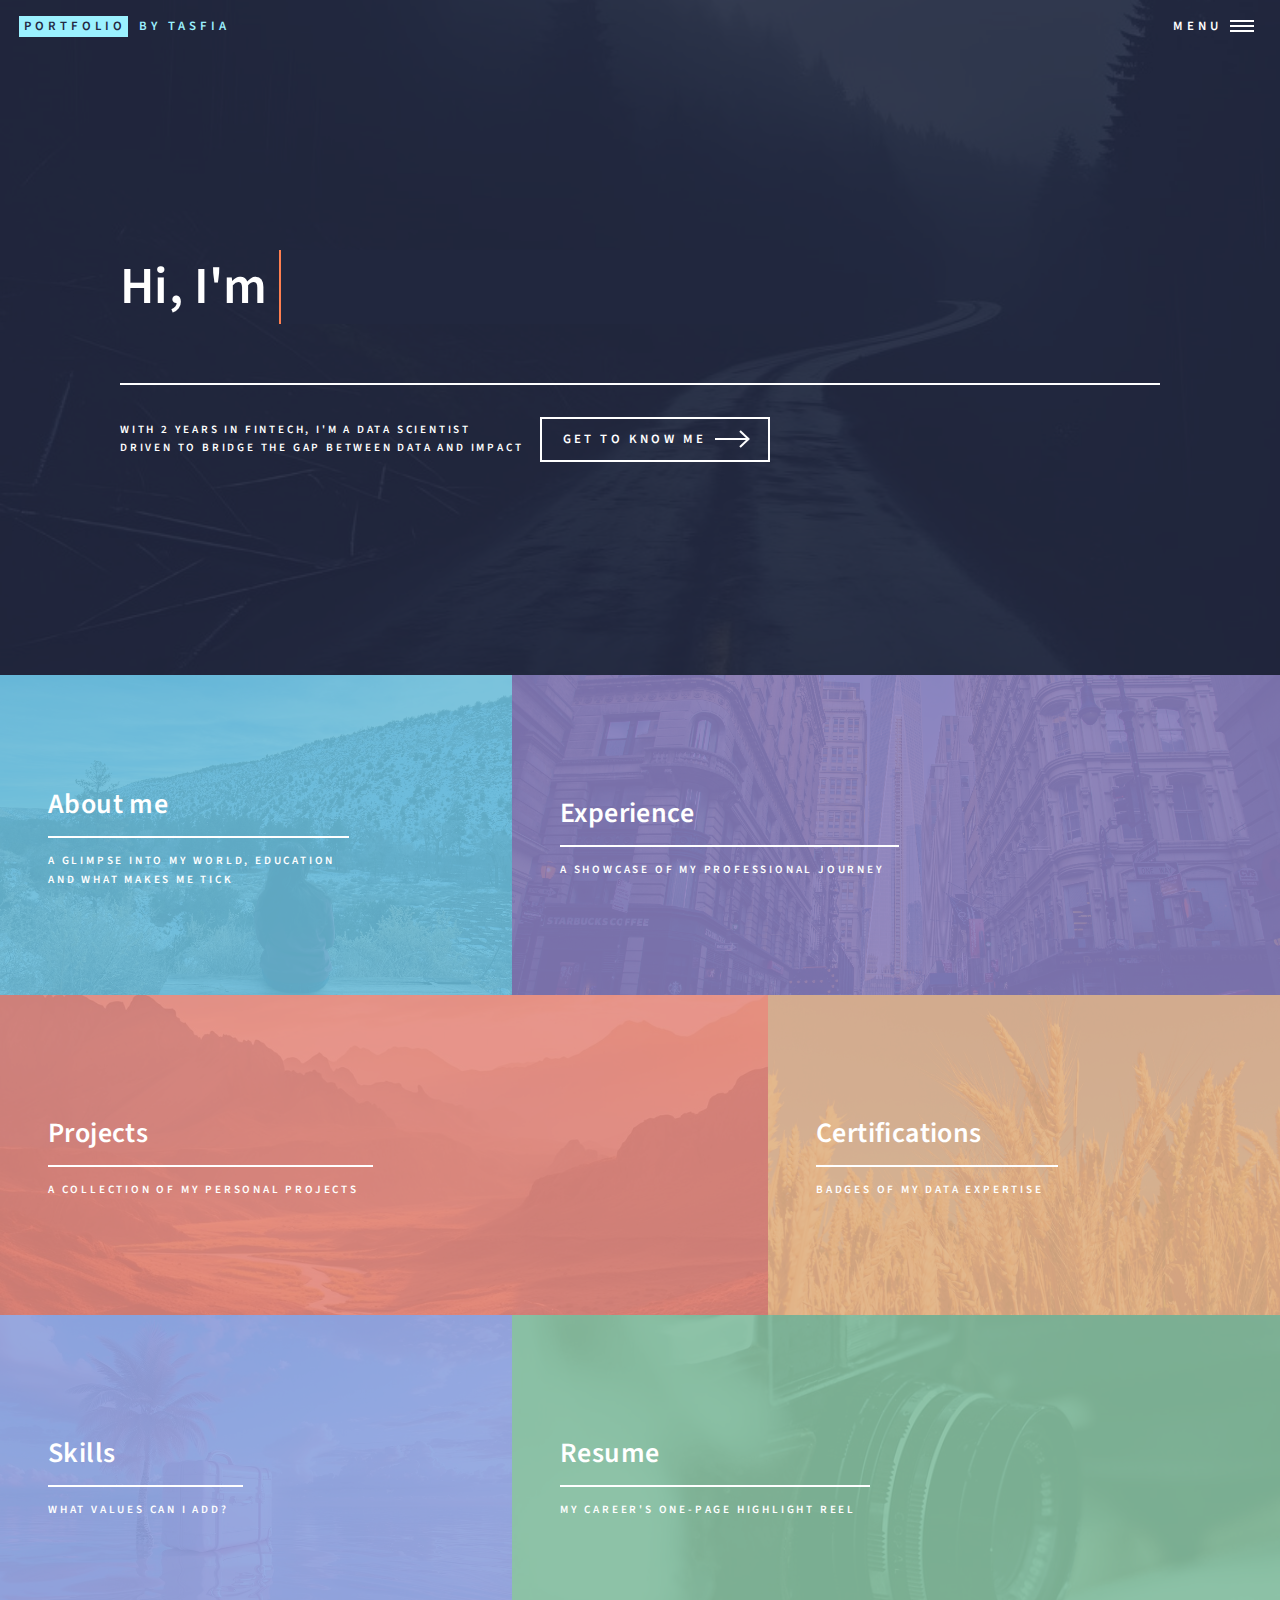
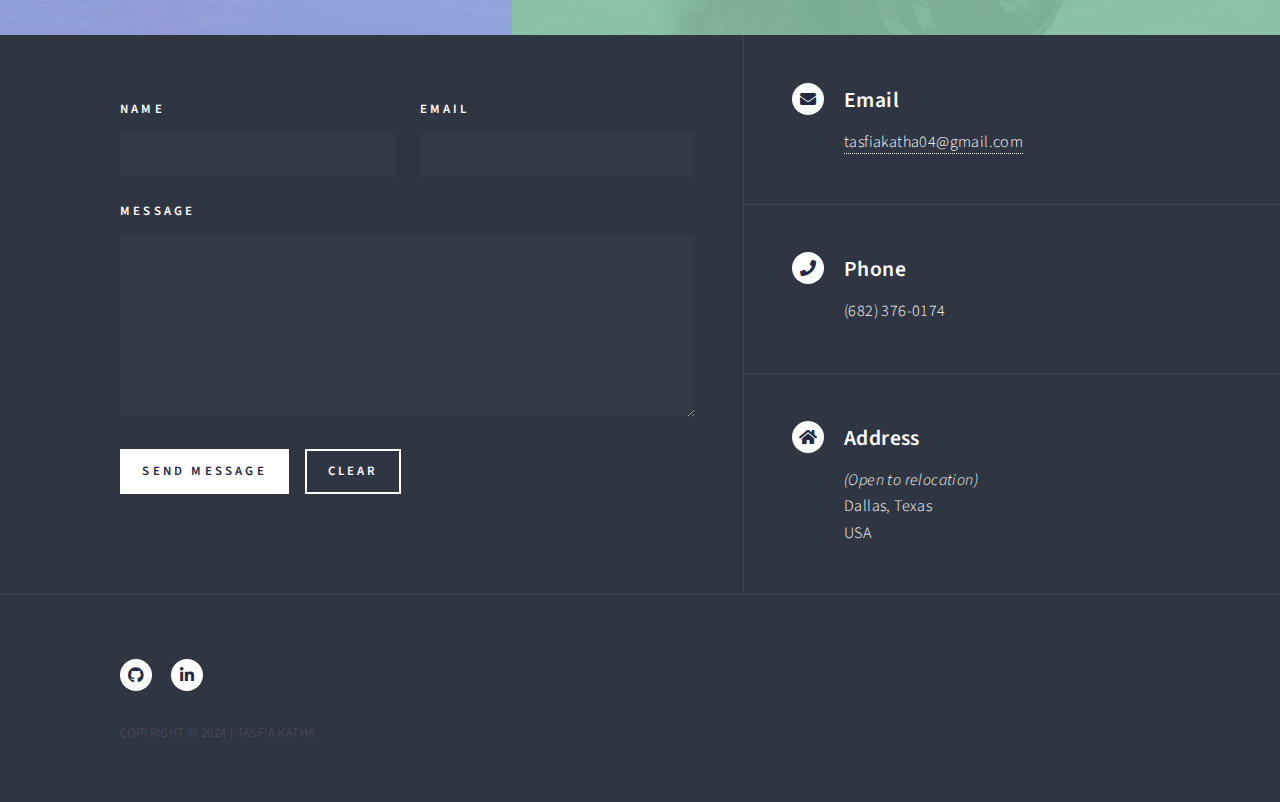
==== index.html @ 8da71610 "Files" ====
<!DOCTYPE HTML>
<!--
	Forty by HTML5 UP
	html5up.net | @ajlkn
	Free for personal and commercial use under the CCA 3.0 license (html5up.net/license)
-->
<html>
	<head>
		<title>Tasfia Tabassum Katha Portfolio Website</title>
		<meta charset="utf-8" />
		<meta name="viewport" content="width=device-width, initial-scale=1, user-scalable=no" />
		<link rel="stylesheet" href="assets/css/main.css" />
		<noscript><link rel="stylesheet" href="assets/css/noscript.css" /></noscript>
	</head>
	<body class="is-preload">

		<!-- Wrapper -->
			<div id="wrapper">

				<!-- Header -->
					<header id="header" class="alt">
						<a href="index.html" class="logo"><strong>Portfolio</strong> <span>by Tasfia</span></a>
						<nav>
							<a href="#menu">Menu</a>
						</nav>
					</header>

				<!-- Menu -->
					<nav id="menu">
						<ul class="links">
							<li><a href="index.html">Home</a></li>
							<li><a href="aboutme.html">About me</a></li>
							<li><a href="experience.html">Experience</a></li>
							<li><a href="projects.html">Projects</a></li>
							<li><a href="certifications.html">Certifications</a></li>
							<li><a href="skills.html">Skills</a></li>
							<li><a href="resume.html">Resume</a></li>
						</ul>
						
					</nav>

				<!-- Banner -->
					<section id="banner" class="major">
						<span class="image">
							<img src="images/road2.jpg" alt="" />
						</span>
						<div class="inner">
							<header class="major">
								<div class="animated-text">
                                    <h1>Hi, I'm <span></span></h1>
									<link rel="stylesheet" href="style.css" />
								</div>
								
							</header>
							<div class="content">
								<p>With 2 years in FinTech, I'm a Data Scientist<br />
									driven to bridge the gap between data and impact</p>
								<ul class="actions">
									<li><a href="#one" class="button next scrolly">Get to know me</a></li>
								</ul>
							</div>
						</div>
					</section>

				<!-- Main -->
					<div id="main">

						<!-- One -->
							<section id="one" class="tiles">
								<article>
									<span class="image">
										<img src="images/IMG_4003.jpg" alt="" />
									</span>
									<header class="major">
										<h3><a href="aboutme.html" class="link">About me</a></h3>
										<p>A glimpse into my world, education <br /> 
											and what makes me tick</p>
									</header>
								</article>
								<article>
									<span class="image">
										<img src="images/NYC_Streets.webp" alt="" />
									</span>
									<header class="major">
										<h3><a href="experience.html" class="link">Experience</a></h3>
										<p>A showcase of my professional journey</p>
									</header>
								</article>
								<article>
									<span class="image">
										<img src="images/mountains.jpg" alt="" />
									</span>
									<header class="major">
										<h3><a href="projects.html" class="link">Projects</a></h3>
										<p>A collection of my personal projects</p>
									</header>
								</article>
								<article>
									<span class="image">
										<img src="images/golden_grass.jpg" alt="" />
									</span>
									<header class="major">
										<h3><a href="certifications.html" class="link">Certifications</a></h3>
										<p>Badges of my data expertise</p>
									</header>
								</article>
								<article>
									<span class="image">
										<img src="images/suitcase.jpg" alt="" />
									</span>
									<header class="major">
										<h3><a href="skills.html" class="link">Skills</a></h3>
										<p>What values can I add?</p>
									</header>
								</article>
								<article>
									<span class="image">
										<img src="images/camera.jpg" alt="" />
									</span>
									<header class="major">
										<h3><a href="resume.html" class="link">Resume</a></h3>
										<p>My career's one-page highlight reel</p>
									</header>
								</article>
							</section>

						

					</div>

				<!-- Contact -->
					<section id="contact">
						<div class="inner">
							<section>
								<form method="post" action="https://formspree.io/f/meojbvpg">
									<div class="fields">
										<div class="field half">
											<label for="name">Name</label>
											<input type="text" name="name" id="name" />
										</div>
										<div class="field half">
											<label for="email">Email</label>
											<input type="text" name="email" id="email" />
										</div>
										<div class="field">
											<label for="message">Message</label>
											<textarea name="message" id="message" rows="6"></textarea>
										</div>
									</div>
									<ul class="actions">
										<li><input type="submit" value="Send Message" class="primary" /></li>
										<li><input type="reset" value="Clear" /></li>
									</ul>
								</form>
							</section>
							<section class="split">
								<section>
									<div class="contact-method">
										<span class="icon solid alt fa-envelope"></span>
										<h3>Email</h3>
										<a href="mailto:tasfiakatha04@gmail.com">tasfiakatha04@gmail.com</a>
									</div>
								</section>
								<section>
									<div class="contact-method">
										<span class="icon solid alt fa-phone"></span>
										<h3>Phone</h3>
										<span>(682) 376-0174</span>
									</div>
								</section>
								<section>
									<div class="contact-method">
										<span class="icon solid alt fa-home"></span>
										<h3>Address</h3>
										<span><em>(Open to relocation)</em><br />
											Dallas, Texas<br />
											USA</span>
									</div>
								</section>
							</section>
						</div>
					</section>

				<!-- Footer -->
					<footer id="footer">
						<div class="inner">
							<ul class="icons">
								
								<li><a href="https://github.com/tasfiakatha" target="_blank" class="icon brands alt fa-github"><span class="label">GitHub</span></a></li>
								<li><a href="https://www.linkedin.com/in/tasfiakatha/" target="_blank" class="icon brands alt fa-linkedin-in"><span class="label">LinkedIn</span></a></li>
							</ul>
							<ul class="copyright">
								<li>COPYRIGHT &copy; 2024 | TASFIA KATHA</li>
							</ul>
						</div>
					</footer>

			</div>

		<!-- Scripts -->
			<script src="assets/js/jquery.min.js"></script>
			<script src="assets/js/jquery.scrolly.min.js"></script>
			<script src="assets/js/jquery.scrollex.min.js"></script>
			<script src="assets/js/browser.min.js"></script>
			<script src="assets/js/breakpoints.min.js"></script>
			<script src="assets/js/util.js"></script>
			<script src="assets/js/main.js"></script>

	</body>
</html>
---- assets/css/main.css ----
@import url(fontawesome-all.min.css);
@import url("https://fonts.googleapis.com/css?family=Source+Sans+Pro:300,300italic,600,600italic");

/*
	Forty by HTML5 UP
	html5up.net | @ajlkn
	Free for personal and commercial use under the CCA 3.0 license (html5up.net/license)
*/

html, body, div, span, applet, object,
iframe, h1, h2, h3, h4, h5, h6, p, blockquote,
pre, a, abbr, acronym, address, big, cite,
code, del, dfn, em, img, ins, kbd, q, s, samp,
small, strike, strong, sub, sup, tt, var, b,
u, i, center, dl, dt, dd, ol, ul, li, fieldset,
form, label, legend, table, caption, tbody,
tfoot, thead, tr, th, td, article, aside,
canvas, details, embed, figure, figcaption,
footer, header, hgroup, menu, nav, output, ruby,
section, summary, time, mark, audio, video {
	margin: 0;
	padding: 0;
	border: 0;
	font-size: 100%;
	font: inherit;
	vertical-align: baseline;}

article, aside, details, figcaption, figure,
footer, header, hgroup, menu, nav, section {
	display: block;}

body {
	line-height: 1;
}

ol, ul {
	list-style: none;
}

blockquote, q {
	quotes: none;
}

	blockquote:before, blockquote:after, q:before, q:after {
		content: '';
		content: none;
	}

table {
	border-collapse: collapse;
	border-spacing: 0;
}

body {
	-webkit-text-size-adjust: none;
}

mark {
	background-color: transparent;
	color: inherit;
}

input::-moz-focus-inner {
	border: 0;
	padding: 0;
}

input, select, textarea {
	-moz-appearance: none;
	-webkit-appearance: none;
	-ms-appearance: none;
	appearance: none;
}

/* Basic */

	@-ms-viewport {
		width: device-width;
	}

	body {
		-ms-overflow-style: scrollbar;
	}

	@media screen and (max-width: 480px) {

		html, body {
			min-width: 320px;
		}

	}

	html {
		box-sizing: border-box;
	}

	*, *:before, *:after {
		box-sizing: inherit;
	}

	body {
		background: #242943;
	}

		body.is-preload *, body.is-preload *:before, body.is-preload *:after {
			-moz-animation: none !important;
			-webkit-animation: none !important;
			-ms-animation: none !important;
			animation: none !important;
			-moz-transition: none !important;
			-webkit-transition: none !important;
			-ms-transition: none !important;
			transition: none !important;
		}

/* Type */

	body, input, select, textarea {
		color: #ffffff;
		font-family: "Source Sans Pro", Helvetica, sans-serif;
		font-size: 17pt;
		font-weight: 300;
		letter-spacing: 0.025em;
		line-height: 1.65;
	}

		@media screen and (max-width: 1680px) {

			body, input, select, textarea {
				font-size: 14pt;
			}

		}

		@media screen and (max-width: 1280px) {

			body, input, select, textarea {
				font-size: 12pt;
			}

		}

		@media screen and (max-width: 360px) {

			body, input, select, textarea {
				font-size: 11pt;
			}

		}

	a {
		-moz-transition: color 0.2s ease-in-out, border-bottom-color 0.2s ease-in-out;
		-webkit-transition: color 0.2s ease-in-out, border-bottom-color 0.2s ease-in-out;
		-ms-transition: color 0.2s ease-in-out, border-bottom-color 0.2s ease-in-out;
		transition: color 0.2s ease-in-out, border-bottom-color 0.2s ease-in-out;
		border-bottom: dotted 1px;
		color: inherit;
		text-decoration: none;
	}

		a:hover {
			border-bottom-color: transparent;
			color: #9bf1ff !important;
		}

		a:active {
			color: #53e3fb !important;
		}

	strong, b {
		color: #ffffff;
		font-weight: 600;
	}

	em, i {
		font-style: italic;
	}

	p {
		margin: 0 0 2em 0;
	}

	h1, h2, h3, h4, h5, h6 {
		color: #ffffff;
		font-weight: 600;
		line-height: 1.65;
		margin: 0 0 1em 0;
	}

		h1 a, h2 a, h3 a, h4 a, h5 a, h6 a {
			color: inherit;
			border-bottom: 0;
		}

	h1 {
		font-size: 2.5em;
	}

	h2 {
		font-size: 1.75em;
	}

	h3 {
		font-size: 1.35em;
	}

	h4 {
		font-size: 1.1em;
	}

	h5 {
		font-size: 0.9em;
	}

	h6 {
		font-size: 0.7em;
	}

	@media screen and (max-width: 736px) {

		h1 {
			font-size: 2em;
		}

		h2 {
			font-size: 1.5em;
		}

		h3 {
			font-size: 1.25em;
		}

	}

	sub {
		font-size: 0.8em;
		position: relative;
		top: 0.5em;
	}

	sup {
		font-size: 0.8em;
		position: relative;
		top: -0.5em;
	}

	blockquote {
		border-left: solid 4px rgba(212, 212, 255, 0.1);
		font-style: italic;
		margin: 0 0 2em 0;
		padding: 0.5em 0 0.5em 2em;
	}

	code {
		background: rgba(212, 212, 255, 0.035);
		font-family: "Courier New", monospace;
		font-size: 0.9em;
		margin: 0 0.25em;
		padding: 0.25em 0.65em;
	}

	pre {
		-webkit-overflow-scrolling: touch;
		font-family: "Courier New", monospace;
		font-size: 0.9em;
		margin: 0 0 2em 0;
	}

		pre code {
			display: block;
			line-height: 1.75;
			padding: 1em 1.5em;
			overflow-x: auto;
		}

	hr {
		border: 0;
		border-bottom: solid 1px rgba(212, 212, 255, 0.1);
		margin: 2em 0;
	}

		hr.major {
			margin: 3em 0;
		}

	.align-left {
		text-align: left;
	}

	.align-center {
		text-align: center;
	}

	.align-right {
		text-align: right;
	}

/* Row */

	.row {
		display: flex;
		flex-wrap: wrap;
		box-sizing: border-box;
		align-items: stretch;
	}

		.row > * {
			box-sizing: border-box;
		}

		.row.gtr-uniform > * > :last-child {
			margin-bottom: 0;
		}

		.row.aln-left {
			justify-content: flex-start;
		}

		.row.aln-center {
			justify-content: center;
		}

		.row.aln-right {
			justify-content: flex-end;
		}

		.row.aln-top {
			align-items: flex-start;
		}

		.row.aln-middle {
			align-items: center;
		}

		.row.aln-bottom {
			align-items: flex-end;
		}

		.row > .imp {
			order: -1;
		}

		.row > .col-1 {
			width: 8.33333%;
		}

		.row > .off-1 {
			margin-left: 8.33333%;
		}

		.row > .col-2 {
			width: 16.66667%;
		}

		.row > .off-2 {
			margin-left: 16.66667%;
		}

		.row > .col-3 {
			width: 25%;
		}

		.row > .off-3 {
			margin-left: 25%;
		}

		.row > .col-4 {
			width: 33.33333%;
		}

		.row > .off-4 {
			margin-left: 33.33333%;
		}

		.row > .col-5 {
			width: 41.66667%;
		}

		.row > .off-5 {
			margin-left: 41.66667%;
		}

		.row > .col-6 {
			width: 50%;
		}

		.row > .off-6 {
			margin-left: 50%;
		}

		.row > .col-7 {
			width: 58.33333%;
		}

		.row > .off-7 {
			margin-left: 58.33333%;
		}

		.row > .col-8 {
			width: 66.66667%;
		}

		.row > .off-8 {
			margin-left: 66.66667%;
		}

		.row > .col-9 {
			width: 75%;
		}

		.row > .off-9 {
			margin-left: 75%;
		}

		.row > .col-10 {
			width: 83.33333%;
		}

		.row > .off-10 {
			margin-left: 83.33333%;
		}

		.row > .col-11 {
			width: 91.66667%;
		}

		.row > .off-11 {
			margin-left: 91.66667%;
		}

		.row > .col-12 {
			width: 100%;
		}

		.row > .off-12 {
			margin-left: 100%;
		}

		.row.gtr-0 {
			margin-top: 0;
			margin-left: 0em;
		}

			.row.gtr-0 > * {
				padding: 0 0 0 0em;
			}

			.row.gtr-0.gtr-uniform {
				margin-top: 0em;
			}

				.row.gtr-0.gtr-uniform > * {
					padding-top: 0em;
				}

		.row.gtr-25 {
			margin-top: 0;
			margin-left: -0.5em;
		}

			.row.gtr-25 > * {
				padding: 0 0 0 0.5em;
			}

			.row.gtr-25.gtr-uniform {
				margin-top: -0.5em;
			}

				.row.gtr-25.gtr-uniform > * {
					padding-top: 0.5em;
				}

		.row.gtr-50 {
			margin-top: 0;
			margin-left: -1em;
		}

			.row.gtr-50 > * {
				padding: 0 0 0 1em;
			}

			.row.gtr-50.gtr-uniform {
				margin-top: -1em;
			}

				.row.gtr-50.gtr-uniform > * {
					padding-top: 1em;
				}

		.row {
			margin-top: 0;
			margin-left: -2em;
		}

			.row > * {
				padding: 0 0 0 2em;
			}

			.row.gtr-uniform {
				margin-top: -2em;
			}

				.row.gtr-uniform > * {
					padding-top: 2em;
				}

		.row.gtr-150 {
			margin-top: 0;
			margin-left: -3em;
		}

			.row.gtr-150 > * {
				padding: 0 0 0 3em;
			}

			.row.gtr-150.gtr-uniform {
				margin-top: -3em;
			}

				.row.gtr-150.gtr-uniform > * {
					padding-top: 3em;
				}

		.row.gtr-200 {
			margin-top: 0;
			margin-left: -4em;
		}

			.row.gtr-200 > * {
				padding: 0 0 0 4em;
			}

			.row.gtr-200.gtr-uniform {
				margin-top: -4em;
			}

				.row.gtr-200.gtr-uniform > * {
					padding-top: 4em;
				}

		@media screen and (max-width: 1680px) {

			.row {
				display: flex;
				flex-wrap: wrap;
				box-sizing: border-box;
				align-items: stretch;
			}

				.row > * {
					box-sizing: border-box;
				}

				.row.gtr-uniform > * > :last-child {
					margin-bottom: 0;
				}

				.row.aln-left {
					justify-content: flex-start;
				}

				.row.aln-center {
					justify-content: center;
				}

				.row.aln-right {
					justify-content: flex-end;
				}

				.row.aln-top {
					align-items: flex-start;
				}

				.row.aln-middle {
					align-items: center;
				}

				.row.aln-bottom {
					align-items: flex-end;
				}

				.row > .imp-xlarge {
					order: -1;
				}

				.row > .col-1-xlarge {
					width: 8.33333%;
				}

				.row > .off-1-xlarge {
					margin-left: 8.33333%;
				}

				.row > .col-2-xlarge {
					width: 16.66667%;
				}

				.row > .off-2-xlarge {
					margin-left: 16.66667%;
				}

				.row > .col-3-xlarge {
					width: 25%;
				}

				.row > .off-3-xlarge {
					margin-left: 25%;
				}

				.row > .col-4-xlarge {
					width: 33.33333%;
				}

				.row > .off-4-xlarge {
					margin-left: 33.33333%;
				}

				.row > .col-5-xlarge {
					width: 41.66667%;
				}

				.row > .off-5-xlarge {
					margin-left: 41.66667%;
				}

				.row > .col-6-xlarge {
					width: 50%;
				}

				.row > .off-6-xlarge {
					margin-left: 50%;
				}

				.row > .col-7-xlarge {
					width: 58.33333%;
				}

				.row > .off-7-xlarge {
					margin-left: 58.33333%;
				}

				.row > .col-8-xlarge {
					width: 66.66667%;
				}

				.row > .off-8-xlarge {
					margin-left: 66.66667%;
				}

				.row > .col-9-xlarge {
					width: 75%;
				}

				.row > .off-9-xlarge {
					margin-left: 75%;
				}

				.row > .col-10-xlarge {
					width: 83.33333%;
				}

				.row > .off-10-xlarge {
					margin-left: 83.33333%;
				}

				.row > .col-11-xlarge {
					width: 91.66667%;
				}

				.row > .off-11-xlarge {
					margin-left: 91.66667%;
				}

				.row > .col-12-xlarge {
					width: 100%;
				}

				.row > .off-12-xlarge {
					margin-left: 100%;
				}

				.row.gtr-0 {
					margin-top: 0;
					margin-left: 0em;
				}

					.row.gtr-0 > * {
						padding: 0 0 0 0em;
					}

					.row.gtr-0.gtr-uniform {
						margin-top: 0em;
					}

						.row.gtr-0.gtr-uniform > * {
							padding-top: 0em;
						}

				.row.gtr-25 {
					margin-top: 0;
					margin-left: -0.5em;
				}

					.row.gtr-25 > * {
						padding: 0 0 0 0.5em;
					}

					.row.gtr-25.gtr-uniform {
						margin-top: -0.5em;
					}

						.row.gtr-25.gtr-uniform > * {
							padding-top: 0.5em;
						}

				.row.gtr-50 {
					margin-top: 0;
					margin-left: -1em;
				}

					.row.gtr-50 > * {
						padding: 0 0 0 1em;
					}

					.row.gtr-50.gtr-uniform {
						margin-top: -1em;
					}

						.row.gtr-50.gtr-uniform > * {
							padding-top: 1em;
						}

				.row {
					margin-top: 0;
					margin-left: -2em;
				}

					.row > * {
						padding: 0 0 0 2em;
					}

					.row.gtr-uniform {
						margin-top: -2em;
					}

						.row.gtr-uniform > * {
							padding-top: 2em;
						}

				.row.gtr-150 {
					margin-top: 0;
					margin-left: -3em;
				}

					.row.gtr-150 > * {
						padding: 0 0 0 3em;
					}

					.row.gtr-150.gtr-uniform {
						margin-top: -3em;
					}

						.row.gtr-150.gtr-uniform > * {
							padding-top: 3em;
						}

				.row.gtr-200 {
					margin-top: 0;
					margin-left: -4em;
				}

					.row.gtr-200 > * {
						padding: 0 0 0 4em;
					}

					.row.gtr-200.gtr-uniform {
						margin-top: -4em;
					}

						.row.gtr-200.gtr-uniform > * {
							padding-top: 4em;
						}

		}

		@media screen and (max-width: 1280px) {

			.row {
				display: flex;
				flex-wrap: wrap;
				box-sizing: border-box;
				align-items: stretch;
			}

				.row > * {
					box-sizing: border-box;
				}

				.row.gtr-uniform > * > :last-child {
					margin-bottom: 0;
				}

				.row.aln-left {
					justify-content: flex-start;
				}

				.row.aln-center {
					justify-content: center;
				}

				.row.aln-right {
					justify-content: flex-end;
				}

				.row.aln-top {
					align-items: flex-start;
				}

				.row.aln-middle {
					align-items: center;
				}

				.row.aln-bottom {
					align-items: flex-end;
				}

				.row > .imp-large {
					order: -1;
				}

				.row > .col-1-large {
					width: 8.33333%;
				}

				.row > .off-1-large {
					margin-left: 8.33333%;
				}

				.row > .col-2-large {
					width: 16.66667%;
				}

				.row > .off-2-large {
					margin-left: 16.66667%;
				}

				.row > .col-3-large {
					width: 25%;
				}

				.row > .off-3-large {
					margin-left: 25%;
				}

				.row > .col-4-large {
					width: 33.33333%;
				}

				.row > .off-4-large {
					margin-left: 33.33333%;
				}

				.row > .col-5-large {
					width: 41.66667%;
				}

				.row > .off-5-large {
					margin-left: 41.66667%;
				}

				.row > .col-6-large {
					width: 50%;
				}

				.row > .off-6-large {
					margin-left: 50%;
				}

				.row > .col-7-large {
					width: 58.33333%;
				}

				.row > .off-7-large {
					margin-left: 58.33333%;
				}

				.row > .col-8-large {
					width: 66.66667%;
				}

				.row > .off-8-large {
					margin-left: 66.66667%;
				}

				.row > .col-9-large {
					width: 75%;
				}

				.row > .off-9-large {
					margin-left: 75%;
				}

				.row > .col-10-large {
					width: 83.33333%;
				}

				.row > .off-10-large {
					margin-left: 83.33333%;
				}

				.row > .col-11-large {
					width: 91.66667%;
				}

				.row > .off-11-large {
					margin-left: 91.66667%;
				}

				.row > .col-12-large {
					width: 100%;
				}

				.row > .off-12-large {
					margin-left: 100%;
				}

				.row.gtr-0 {
					margin-top: 0;
					margin-left: 0em;
				}

					.row.gtr-0 > * {
						padding: 0 0 0 0em;
					}

					.row.gtr-0.gtr-uniform {
						margin-top: 0em;
					}

						.row.gtr-0.gtr-uniform > * {
							padding-top: 0em;
						}

				.row.gtr-25 {
					margin-top: 0;
					margin-left: -0.375em;
				}

					.row.gtr-25 > * {
						padding: 0 0 0 0.375em;
					}

					.row.gtr-25.gtr-uniform {
						margin-top: -0.375em;
					}

						.row.gtr-25.gtr-uniform > * {
							padding-top: 0.375em;
						}

				.row.gtr-50 {
					margin-top: 0;
					margin-left: -0.75em;
				}

					.row.gtr-50 > * {
						padding: 0 0 0 0.75em;
					}

					.row.gtr-50.gtr-uniform {
						margin-top: -0.75em;
					}

						.row.gtr-50.gtr-uniform > * {
							padding-top: 0.75em;
						}

				.row {
					margin-top: 0;
					margin-left: -1.5em;
				}

					.row > * {
						padding: 0 0 0 1.5em;
					}

					.row.gtr-uniform {
						margin-top: -1.5em;
					}

						.row.gtr-uniform > * {
							padding-top: 1.5em;
						}

				.row.gtr-150 {
					margin-top: 0;
					margin-left: -2.25em;
				}

					.row.gtr-150 > * {
						padding: 0 0 0 2.25em;
					}

					.row.gtr-150.gtr-uniform {
						margin-top: -2.25em;
					}

						.row.gtr-150.gtr-uniform > * {
							padding-top: 2.25em;
						}

				.row.gtr-200 {
					margin-top: 0;
					margin-left: -3em;
				}

					.row.gtr-200 > * {
						padding: 0 0 0 3em;
					}

					.row.gtr-200.gtr-uniform {
						margin-top: -3em;
					}

						.row.gtr-200.gtr-uniform > * {
							padding-top: 3em;
						}

		}

		@media screen and (max-width: 980px) {

			.row {
				display: flex;
				flex-wrap: wrap;
				box-sizing: border-box;
				align-items: stretch;
			}

				.row > * {
					box-sizing: border-box;
				}

				.row.gtr-uniform > * > :last-child {
					margin-bottom: 0;
				}

				.row.aln-left {
					justify-content: flex-start;
				}

				.row.aln-center {
					justify-content: center;
				}

				.row.aln-right {
					justify-content: flex-end;
				}

				.row.aln-top {
					align-items: flex-start;
				}

				.row.aln-middle {
					align-items: center;
				}

				.row.aln-bottom {
					align-items: flex-end;
				}

				.row > .imp-medium {
					order: -1;
				}

				.row > .col-1-medium {
					width: 8.33333%;
				}

				.row > .off-1-medium {
					margin-left: 8.33333%;
				}

				.row > .col-2-medium {
					width: 16.66667%;
				}

				.row > .off-2-medium {
					margin-left: 16.66667%;
				}

				.row > .col-3-medium {
					width: 25%;
				}

				.row > .off-3-medium {
					margin-left: 25%;
				}

				.row > .col-4-medium {
					width: 33.33333%;
				}

				.row > .off-4-medium {
					margin-left: 33.33333%;
				}

				.row > .col-5-medium {
					width: 41.66667%;
				}

				.row > .off-5-medium {
					margin-left: 41.66667%;
				}

				.row > .col-6-medium {
					width: 50%;
				}

				.row > .off-6-medium {
					margin-left: 50%;
				}

				.row > .col-7-medium {
					width: 58.33333%;
				}

				.row > .off-7-medium {
					margin-left: 58.33333%;
				}

				.row > .col-8-medium {
					width: 66.66667%;
				}

				.row > .off-8-medium {
					margin-left: 66.66667%;
				}

				.row > .col-9-medium {
					width: 75%;
				}

				.row > .off-9-medium {
					margin-left: 75%;
				}

				.row > .col-10-medium {
					width: 83.33333%;
				}

				.row > .off-10-medium {
					margin-left: 83.33333%;
				}

				.row > .col-11-medium {
					width: 91.66667%;
				}

				.row > .off-11-medium {
					margin-left: 91.66667%;
				}

				.row > .col-12-medium {
					width: 100%;
				}

				.row > .off-12-medium {
					margin-left: 100%;
				}

				.row.gtr-0 {
					margin-top: 0;
					margin-left: 0em;
				}

					.row.gtr-0 > * {
						padding: 0 0 0 0em;
					}

					.row.gtr-0.gtr-uniform {
						margin-top: 0em;
					}

						.row.gtr-0.gtr-uniform > * {
							padding-top: 0em;
						}

				.row.gtr-25 {
					margin-top: 0;
					margin-left: -0.375em;
				}

					.row.gtr-25 > * {
						padding: 0 0 0 0.375em;
					}

					.row.gtr-25.gtr-uniform {
						margin-top: -0.375em;
					}

						.row.gtr-25.gtr-uniform > * {
							padding-top: 0.375em;
						}

				.row.gtr-50 {
					margin-top: 0;
					margin-left: -0.75em;
				}

					.row.gtr-50 > * {
						padding: 0 0 0 0.75em;
					}

					.row.gtr-50.gtr-uniform {
						margin-top: -0.75em;
					}

						.row.gtr-50.gtr-uniform > * {
							padding-top: 0.75em;
						}

				.row {
					margin-top: 0;
					margin-left: -1.5em;
				}

					.row > * {
						padding: 0 0 0 1.5em;
					}

					.row.gtr-uniform {
						margin-top: -1.5em;
					}

						.row.gtr-uniform > * {
							padding-top: 1.5em;
						}

				.row.gtr-150 {
					margin-top: 0;
					margin-left: -2.25em;
				}

					.row.gtr-150 > * {
						padding: 0 0 0 2.25em;
					}

					.row.gtr-150.gtr-uniform {
						margin-top: -2.25em;
					}

						.row.gtr-150.gtr-uniform > * {
							padding-top: 2.25em;
						}

				.row.gtr-200 {
					margin-top: 0;
					margin-left: -3em;
				}

					.row.gtr-200 > * {
						padding: 0 0 0 3em;
					}

					.row.gtr-200.gtr-uniform {
						margin-top: -3em;
					}

						.row.gtr-200.gtr-uniform > * {
							padding-top: 3em;
						}

		}

		@media screen and (max-width: 736px) {

			.row {
				display: flex;
				flex-wrap: wrap;
				box-sizing: border-box;
				align-items: stretch;
			}

				.row > * {
					box-sizing: border-box;
				}

				.row.gtr-uniform > * > :last-child {
					margin-bottom: 0;
				}

				.row.aln-left {
					justify-content: flex-start;
				}

				.row.aln-center {
					justify-content: center;
				}

				.row.aln-right {
					justify-content: flex-end;
				}

				.row.aln-top {
					align-items: flex-start;
				}

				.row.aln-middle {
					align-items: center;
				}

				.row.aln-bottom {
					align-items: flex-end;
				}

				.row > .imp-small {
					order: -1;
				}

				.row > .col-1-small {
					width: 8.33333%;
				}

				.row > .off-1-small {
					margin-left: 8.33333%;
				}

				.row > .col-2-small {
					width: 16.66667%;
				}

				.row > .off-2-small {
					margin-left: 16.66667%;
				}

				.row > .col-3-small {
					width: 25%;
				}

				.row > .off-3-small {
					margin-left: 25%;
				}

				.row > .col-4-small {
					width: 33.33333%;
				}

				.row > .off-4-small {
					margin-left: 33.33333%;
				}

				.row > .col-5-small {
					width: 41.66667%;
				}

				.row > .off-5-small {
					margin-left: 41.66667%;
				}

				.row > .col-6-small {
					width: 50%;
				}

				.row > .off-6-small {
					margin-left: 50%;
				}

				.row > .col-7-small {
					width: 58.33333%;
				}

				.row > .off-7-small {
					margin-left: 58.33333%;
				}

				.row > .col-8-small {
					width: 66.66667%;
				}

				.row > .off-8-small {
					margin-left: 66.66667%;
				}

				.row > .col-9-small {
					width: 75%;
				}

				.row > .off-9-small {
					margin-left: 75%;
				}

				.row > .col-10-small {
					width: 83.33333%;
				}

				.row > .off-10-small {
					margin-left: 83.33333%;
				}

				.row > .col-11-small {
					width: 91.66667%;
				}

				.row > .off-11-small {
					margin-left: 91.66667%;
				}

				.row > .col-12-small {
					width: 100%;
				}

				.row > .off-12-small {
					margin-left: 100%;
				}

				.row.gtr-0 {
					margin-top: 0;
					margin-left: 0em;
				}

					.row.gtr-0 > * {
						padding: 0 0 0 0em;
					}

					.row.gtr-0.gtr-uniform {
						margin-top: 0em;
					}

						.row.gtr-0.gtr-uniform > * {
							padding-top: 0em;
						}

				.row.gtr-25 {
					margin-top: 0;
					margin-left: -0.3125em;
				}

					.row.gtr-25 > * {
						padding: 0 0 0 0.3125em;
					}

					.row.gtr-25.gtr-uniform {
						margin-top: -0.3125em;
					}

						.row.gtr-25.gtr-uniform > * {
							padding-top: 0.3125em;
						}

				.row.gtr-50 {
					margin-top: 0;
					margin-left: -0.625em;
				}

					.row.gtr-50 > * {
						padding: 0 0 0 0.625em;
					}

					.row.gtr-50.gtr-uniform {
						margin-top: -0.625em;
					}

						.row.gtr-50.gtr-uniform > * {
							padding-top: 0.625em;
						}

				.row {
					margin-top: 0;
					margin-left: -1.25em;
				}

					.row > * {
						padding: 0 0 0 1.25em;
					}

					.row.gtr-uniform {
						margin-top: -1.25em;
					}

						.row.gtr-uniform > * {
							padding-top: 1.25em;
						}

				.row.gtr-150 {
					margin-top: 0;
					margin-left: -1.875em;
				}

					.row.gtr-150 > * {
						padding: 0 0 0 1.875em;
					}

					.row.gtr-150.gtr-uniform {
						margin-top: -1.875em;
					}

						.row.gtr-150.gtr-uniform > * {
							padding-top: 1.875em;
						}

				.row.gtr-200 {
					margin-top: 0;
					margin-left: -2.5em;
				}

					.row.gtr-200 > * {
						padding: 0 0 0 2.5em;
					}

					.row.gtr-200.gtr-uniform {
						margin-top: -2.5em;
					}

						.row.gtr-200.gtr-uniform > * {
							padding-top: 2.5em;
						}

		}

		@media screen and (max-width: 480px) {

			.row {
				display: flex;
				flex-wrap: wrap;
				box-sizing: border-box;
				align-items: stretch;
			}

				.row > * {
					box-sizing: border-box;
				}

				.row.gtr-uniform > * > :last-child {
					margin-bottom: 0;
				}

				.row.aln-left {
					justify-content: flex-start;
				}

				.row.aln-center {
					justify-content: center;
				}

				.row.aln-right {
					justify-content: flex-end;
				}

				.row.aln-top {
					align-items: flex-start;
				}

				.row.aln-middle {
					align-items: center;
				}

				.row.aln-bottom {
					align-items: flex-end;
				}

				.row > .imp-xsmall {
					order: -1;
				}

				.row > .col-1-xsmall {
					width: 8.33333%;
				}

				.row > .off-1-xsmall {
					margin-left: 8.33333%;
				}

				.row > .col-2-xsmall {
					width: 16.66667%;
				}

				.row > .off-2-xsmall {
					margin-left: 16.66667%;
				}

				.row > .col-3-xsmall {
					width: 25%;
				}

				.row > .off-3-xsmall {
					margin-left: 25%;
				}

				.row > .col-4-xsmall {
					width: 33.33333%;
				}

				.row > .off-4-xsmall {
					margin-left: 33.33333%;
				}

				.row > .col-5-xsmall {
					width: 41.66667%;
				}

				.row > .off-5-xsmall {
					margin-left: 41.66667%;
				}

				.row > .col-6-xsmall {
					width: 50%;
				}

				.row > .off-6-xsmall {
					margin-left: 50%;
				}

				.row > .col-7-xsmall {
					width: 58.33333%;
				}

				.row > .off-7-xsmall {
					margin-left: 58.33333%;
				}

				.row > .col-8-xsmall {
					width: 66.66667%;
				}

				.row > .off-8-xsmall {
					margin-left: 66.66667%;
				}

				.row > .col-9-xsmall {
					width: 75%;
				}

				.row > .off-9-xsmall {
					margin-left: 75%;
				}

				.row > .col-10-xsmall {
					width: 83.33333%;
				}

				.row > .off-10-xsmall {
					margin-left: 83.33333%;
				}

				.row > .col-11-xsmall {
					width: 91.66667%;
				}

				.row > .off-11-xsmall {
					margin-left: 91.66667%;
				}

				.row > .col-12-xsmall {
					width: 100%;
				}

				.row > .off-12-xsmall {
					margin-left: 100%;
				}

				.row.gtr-0 {
					margin-top: 0;
					margin-left: 0em;
				}

					.row.gtr-0 > * {
						padding: 0 0 0 0em;
					}

					.row.gtr-0.gtr-uniform {
						margin-top: 0em;
					}

						.row.gtr-0.gtr-uniform > * {
							padding-top: 0em;
						}

				.row.gtr-25 {
					margin-top: 0;
					margin-left: -0.3125em;
				}

					.row.gtr-25 > * {
						padding: 0 0 0 0.3125em;
					}

					.row.gtr-25.gtr-uniform {
						margin-top: -0.3125em;
					}

						.row.gtr-25.gtr-uniform > * {
							padding-top: 0.3125em;
						}

				.row.gtr-50 {
					margin-top: 0;
					margin-left: -0.625em;
				}

					.row.gtr-50 > * {
						padding: 0 0 0 0.625em;
					}

					.row.gtr-50.gtr-uniform {
						margin-top: -0.625em;
					}

						.row.gtr-50.gtr-uniform > * {
							padding-top: 0.625em;
						}

				.row {
					margin-top: 0;
					margin-left: -1.25em;
				}

					.row > * {
						padding: 0 0 0 1.25em;
					}

					.row.gtr-uniform {
						margin-top: -1.25em;
					}

						.row.gtr-uniform > * {
							padding-top: 1.25em;
						}

				.row.gtr-150 {
					margin-top: 0;
					margin-left: -1.875em;
				}

					.row.gtr-150 > * {
						padding: 0 0 0 1.875em;
					}

					.row.gtr-150.gtr-uniform {
						margin-top: -1.875em;
					}

						.row.gtr-150.gtr-uniform > * {
							padding-top: 1.875em;
						}

				.row.gtr-200 {
					margin-top: 0;
					margin-left: -2.5em;
				}

					.row.gtr-200 > * {
						padding: 0 0 0 2.5em;
					}

					.row.gtr-200.gtr-uniform {
						margin-top: -2.5em;
					}

						.row.gtr-200.gtr-uniform > * {
							padding-top: 2.5em;
						}

		}

/* Section/Article */

	section.special, article.special {
		text-align: center;
	}

	header.major {
		width: -moz-max-content;
		width: -webkit-max-content;
		width: -ms-max-content;
		width: max-content;
		margin-bottom: 2em;
	}

		header.major > :first-child {
			margin-bottom: 0;
			width: calc(100% + 0.5em);
		}

			header.major > :first-child:after {
				content: '';
				background-color: #ffffff;
				display: block;
				height: 2px;
				margin: 0.325em 0 0.5em 0;
				width: 100%;
			}

		header.major > p {
			font-size: 0.7em;
			font-weight: 600;
			letter-spacing: 0.25em;
			margin-bottom: 0;
			text-transform: uppercase;
		}

		body.is-ie header.major > :first-child:after {
			max-width: 9em;
		}

		body.is-ie header.major > h1:after {
			max-width: 100% !important;
		}

	@media screen and (max-width: 736px) {

		header.major > p br {
			display: none;
		}

	}

/* Form */

	form {
		margin: 0 0 2em 0;
	}

		form > :last-child {
			margin-bottom: 0;
		}

		form > .fields {
			display: -moz-flex;
			display: -webkit-flex;
			display: -ms-flex;
			display: flex;
			-moz-flex-wrap: wrap;
			-webkit-flex-wrap: wrap;
			-ms-flex-wrap: wrap;
			flex-wrap: wrap;
			width: calc(100% + 3em);
			margin: -1.5em 0 2em -1.5em;
		}

			form > .fields > .field {
				-moz-flex-grow: 0;
				-webkit-flex-grow: 0;
				-ms-flex-grow: 0;
				flex-grow: 0;
				-moz-flex-shrink: 0;
				-webkit-flex-shrink: 0;
				-ms-flex-shrink: 0;
				flex-shrink: 0;
				padding: 1.5em 0 0 1.5em;
				width: calc(100% - 1.5em);
			}

				form > .fields > .field.half {
					width: calc(50% - 0.75em);
				}

				form > .fields > .field.third {
					width: calc(100%/3 - 0.5em);
				}

				form > .fields > .field.quarter {
					width: calc(25% - 0.375em);
				}

		@media screen and (max-width: 480px) {

			form > .fields {
				width: calc(100% + 3em);
				margin: -1.5em 0 2em -1.5em;
			}

				form > .fields > .field {
					padding: 1.5em 0 0 1.5em;
					width: calc(100% - 1.5em);
				}

					form > .fields > .field.half {
						width: calc(100% - 1.5em);
					}

					form > .fields > .field.third {
						width: calc(100% - 1.5em);
					}

					form > .fields > .field.quarter {
						width: calc(100% - 1.5em);
					}

		}

	label {
		color: #ffffff;
		display: block;
		font-size: 0.8em;
		font-weight: 600;
		letter-spacing: 0.25em;
		margin: 0 0 1em 0;
		text-transform: uppercase;
	}

	input[type="text"],
	input[type="password"],
	input[type="email"],
	input[type="tel"],
	input[type="search"],
	input[type="url"],
	select,
	textarea {
		-moz-appearance: none;
		-webkit-appearance: none;
		-ms-appearance: none;
		appearance: none;
		background: rgba(212, 212, 255, 0.035);
		border: none;
		border-radius: 0;
		color: inherit;
		display: block;
		outline: 0;
		padding: 0 1em;
		text-decoration: none;
		width: 100%;
	}

		input[type="text"]:invalid,
		input[type="password"]:invalid,
		input[type="email"]:invalid,
		input[type="tel"]:invalid,
		input[type="search"]:invalid,
		input[type="url"]:invalid,
		select:invalid,
		textarea:invalid {
			box-shadow: none;
		}

		input[type="text"]:focus,
		input[type="password"]:focus,
		input[type="email"]:focus,
		input[type="tel"]:focus,
		input[type="search"]:focus,
		input[type="url"]:focus,
		select:focus,
		textarea:focus {
			border-color: #9bf1ff;
			box-shadow: 0 0 0 2px #9bf1ff;
		}

	select {
		background-image: url("data:image/svg+xml;charset=utf8,%3Csvg xmlns='http://www.w3.org/2000/svg' width='40' height='40' preserveAspectRatio='none' viewBox='0 0 40 40'%3E%3Cpath d='M9.4,12.3l10.4,10.4l10.4-10.4c0.2-0.2,0.5-0.4,0.9-0.4c0.3,0,0.6,0.1,0.9,0.4l3.3,3.3c0.2,0.2,0.4,0.5,0.4,0.9 c0,0.4-0.1,0.6-0.4,0.9L20.7,31.9c-0.2,0.2-0.5,0.4-0.9,0.4c-0.3,0-0.6-0.1-0.9-0.4L4.3,17.3c-0.2-0.2-0.4-0.5-0.4-0.9 c0-0.4,0.1-0.6,0.4-0.9l3.3-3.3c0.2-0.2,0.5-0.4,0.9-0.4S9.1,12.1,9.4,12.3z' fill='rgba(212, 212, 255, 0.1)' /%3E%3C/svg%3E");
		background-size: 1.25rem;
		background-repeat: no-repeat;
		background-position: calc(100% - 1rem) center;
		height: 2.75em;
		padding-right: 2.75em;
		text-overflow: ellipsis;
	}

		select option {
			color: #ffffff;
			background: #242943;
		}

		select:focus::-ms-value {
			background-color: transparent;
		}

		select::-ms-expand {
			display: none;
		}

	input[type="text"],
	input[type="password"],
	input[type="email"],
	input[type="tel"],
	input[type="search"],
	input[type="url"],
	select {
		height: 2.75em;
	}

	textarea {
		padding: 0.75em 1em;
	}

	input[type="checkbox"],
	input[type="radio"] {
		-moz-appearance: none;
		-webkit-appearance: none;
		-ms-appearance: none;
		appearance: none;
		display: block;
		float: left;
		margin-right: -2em;
		opacity: 0;
		width: 1em;
		z-index: -1;
	}

		input[type="checkbox"] + label,
		input[type="radio"] + label {
			text-decoration: none;
			color: #ffffff;
			cursor: pointer;
			display: inline-block;
			font-weight: 300;
			padding-left: 2.65em;
			padding-right: 0.75em;
			position: relative;
		}

			input[type="checkbox"] + label:before,
			input[type="radio"] + label:before {
				-moz-osx-font-smoothing: grayscale;
				-webkit-font-smoothing: antialiased;
				display: inline-block;
				font-style: normal;
				font-variant: normal;
				text-rendering: auto;
				line-height: 1;
				text-transform: none !important;
				font-family: 'Font Awesome 5 Free';
				font-weight: 900;
			}

			input[type="checkbox"] + label:before,
			input[type="radio"] + label:before {
				background: rgba(212, 212, 255, 0.035);
				content: '';
				display: inline-block;
				font-size: 0.8em;
				height: 2.0625em;
				left: 0;
				letter-spacing: 0;
				line-height: 2.0625em;
				position: absolute;
				text-align: center;
				top: 0;
				width: 2.0625em;
			}

		input[type="checkbox"]:checked + label:before,
		input[type="radio"]:checked + label:before {
			background: #ffffff;
			border-color: #9bf1ff;
			content: '\f00c';
			color: #242943;
		}

		input[type="checkbox"]:focus + label:before,
		input[type="radio"]:focus + label:before {
			box-shadow: 0 0 0 2px #9bf1ff;
		}

	input[type="radio"] + label:before {
		border-radius: 100%;
	}

	::-webkit-input-placeholder {
		color: rgba(244, 244, 255, 0.2) !important;
		opacity: 1.0;
	}

	:-moz-placeholder {
		color: rgba(244, 244, 255, 0.2) !important;
		opacity: 1.0;
	}

	::-moz-placeholder {
		color: rgba(244, 244, 255, 0.2) !important;
		opacity: 1.0;
	}

	:-ms-input-placeholder {
		color: rgba(244, 244, 255, 0.2) !important;
		opacity: 1.0;
	}

/* Box */

	.box {
		border: solid 1px rgba(212, 212, 255, 0.1);
		margin-bottom: 2em;
		padding: 1.5em;
	}

		.box > :last-child,
		.box > :last-child > :last-child,
		.box > :last-child > :last-child > :last-child {
			margin-bottom: 0;
		}

		.box.alt {
			border: 0;
			border-radius: 0;
			padding: 0;
		}

/* Icon */

	.icon {
		text-decoration: none;
		border-bottom: none;
		position: relative;
	}

		.icon:before {
			-moz-osx-font-smoothing: grayscale;
			-webkit-font-smoothing: antialiased;
			display: inline-block;
			font-style: normal;
			font-variant: normal;
			text-rendering: auto;
			line-height: 1;
			text-transform: none !important;
			font-family: 'Font Awesome 5 Free';
			font-weight: 400;
		}

		.icon > .label {
			display: none;
		}

		.icon:before {
			line-height: inherit;
		}

		.icon.solid:before {
			font-weight: 900;
		}

		.icon.brands:before {
			font-family: 'Font Awesome 5 Brands';
		}

		.icon.alt:before {
			background-color: #ffffff;
			border-radius: 100%;
			color: #242943;
			display: inline-block;
			height: 2em;
			line-height: 2em;
			text-align: center;
			width: 2em;
		}

	a.icon.alt:before {
		-moz-transition: background-color 0.2s ease-in-out;
		-webkit-transition: background-color 0.2s ease-in-out;
		-ms-transition: background-color 0.2s ease-in-out;
		transition: background-color 0.2s ease-in-out;
	}

	a.icon.alt:hover:before {
		background-color: #6fc3df;
	}

	a.icon.alt:active:before {
		background-color: #37a6cb;
	}

/* Image */

	.image {
		border: 0;
		display: inline-block;
		position: relative;
	}

		.image img {
			display: block;
		}

		.image.left, .image.right {
			max-width: 30%;
		}

			.image.left img, .image.right img {
				width: 100%;
			}

		.image.left {
			float: left;
			margin: 0 1.5em 1.25em 0;
			top: 0.25em;
		}

		.image.right {
			float: right;
			margin: 0 0 1.25em 1.5em;
			top: 0.25em;
		}

		.image.fit {
			display: block;
			margin: 0 0 2em 0;
			width: 100%;
		}

			.image.fit img {
				width: 100%;
			}

		.image.main {
			display: block;
			margin: 2.5em 0;
			width: 100%;
		}

			.image.main img {
				width: 100%;
			}

			@media screen and (max-width: 736px) {

				.image.main {
					margin: 1.5em 0;
				}

			}

/* List */

	ol {
		list-style: decimal;
		margin: 0 0 2em 0;
		padding-left: 1.25em;
	}

		ol li {
			padding-left: 0.25em;
		}

	ul {
		list-style: disc;
		margin: 0 0 2em 0;
		padding-left: 1em;
	}

		ul li {
			padding-left: 0.5em;
		}

		ul.alt {
			list-style: none;
			padding-left: 0;
		}

			ul.alt li {
				border-top: solid 1px rgba(212, 212, 255, 0.1);
				padding: 0.5em 0;
			}

				ul.alt li:first-child {
					border-top: 0;
					padding-top: 0;
				}

	dl {
		margin: 0 0 2em 0;
	}

		dl dt {
			display: block;
			font-weight: 600;
			margin: 0 0 1em 0;
		}

		dl dd {
			margin-left: 2em;
		}

/* Actions */

	ul.actions {
		display: -moz-flex;
		display: -webkit-flex;
		display: -ms-flex;
		display: flex;
		cursor: default;
		list-style: none;
		margin-left: -1em;
		padding-left: 0;
	}

		ul.actions li {
			padding: 0 0 0 1em;
			vertical-align: middle;
		}

		ul.actions.special {
			-moz-justify-content: center;
			-webkit-justify-content: center;
			-ms-justify-content: center;
			justify-content: center;
			width: 100%;
			margin-left: 0;
		}

			ul.actions.special li:first-child {
				padding-left: 0;
			}

		ul.actions.stacked {
			-moz-flex-direction: column;
			-webkit-flex-direction: column;
			-ms-flex-direction: column;
			flex-direction: column;
			margin-left: 0;
		}

			ul.actions.stacked li {
				padding: 1.3em 0 0 0;
			}

				ul.actions.stacked li:first-child {
					padding-top: 0;
				}

		ul.actions.fit {
			width: calc(100% + 1em);
		}

			ul.actions.fit li {
				-moz-flex-grow: 1;
				-webkit-flex-grow: 1;
				-ms-flex-grow: 1;
				flex-grow: 1;
				-moz-flex-shrink: 1;
				-webkit-flex-shrink: 1;
				-ms-flex-shrink: 1;
				flex-shrink: 1;
				width: 100%;
			}

				ul.actions.fit li > * {
					width: 100%;
				}

			ul.actions.fit.stacked {
				width: 100%;
			}

/* Icons */

	ul.icons {
		cursor: default;
		list-style: none;
		padding-left: 0;
	}

		ul.icons li {
			display: inline-block;
			padding: 0 1em 0 0;
		}

			ul.icons li:last-child {
				padding-right: 0;
			}

		@media screen and (max-width: 736px) {

			ul.icons li {
				padding: 0 0.75em 0 0;
			}

		}

/* Pagination */

	ul.pagination {
		cursor: default;
		list-style: none;
		padding-left: 0;
	}

		ul.pagination li {
			display: inline-block;
			padding-left: 0;
			vertical-align: middle;
		}

			ul.pagination li > .page {
				-moz-transition: background-color 0.2s ease-in-out, color 0.2s ease-in-out;
				-webkit-transition: background-color 0.2s ease-in-out, color 0.2s ease-in-out;
				-ms-transition: background-color 0.2s ease-in-out, color 0.2s ease-in-out;
				transition: background-color 0.2s ease-in-out, color 0.2s ease-in-out;
				border-bottom: 0;
				display: inline-block;
				font-size: 0.8em;
				font-weight: 600;
				height: 1.5em;
				line-height: 1.5em;
				margin: 0 0.125em;
				min-width: 1.5em;
				padding: 0 0.5em;
				text-align: center;
			}

				ul.pagination li > .page.active {
					background-color: #ffffff;
					color: #242943;
				}

					ul.pagination li > .page.active:hover {
						background-color: #9bf1ff;
						color: #242943 !important;
					}

					ul.pagination li > .page.active:active {
						background-color: #53e3fb;
					}

			ul.pagination li:first-child {
				padding-right: 0.75em;
			}

			ul.pagination li:last-child {
				padding-left: 0.75em;
			}

		@media screen and (max-width: 480px) {

			ul.pagination li:nth-child(n+2):nth-last-child(n+2) {
				display: none;
			}

			ul.pagination li:first-child {
				padding-right: 0;
			}

		}

/* Table */

	.table-wrapper {
		-webkit-overflow-scrolling: touch;
		overflow-x: auto;
	}

	table {
		margin: 0 0 2em 0;
		width: 100%;
	}

		table tbody tr {
			border: solid 1px rgba(212, 212, 255, 0.1);
			border-left: 0;
			border-right: 0;
		}

			table tbody tr:nth-child(2n + 1) {
				background-color: rgba(212, 212, 255, 0.035);
			}

		table td {
			padding: 0.75em 0.75em;
		}

		table th {
			color: #ffffff;
			font-size: 0.9em;
			font-weight: 600;
			padding: 0 0.75em 0.75em 0.75em;
			text-align: left;
		}

		table thead {
			border-bottom: solid 2px rgba(212, 212, 255, 0.1);
		}

		table tfoot {
			border-top: solid 2px rgba(212, 212, 255, 0.1);
		}

		table.alt {
			border-collapse: separate;
		}

			table.alt tbody tr td {
				border: solid 1px rgba(212, 212, 255, 0.1);
				border-left-width: 0;
				border-top-width: 0;
			}

				table.alt tbody tr td:first-child {
					border-left-width: 1px;
				}

			table.alt tbody tr:first-child td {
				border-top-width: 1px;
			}

			table.alt thead {
				border-bottom: 0;
			}

			table.alt tfoot {
				border-top: 0;
			}

/* Button */

	input[type="submit"],
	input[type="reset"],
	input[type="button"],
	button,
	.button {
		-moz-appearance: none;
		-webkit-appearance: none;
		-ms-appearance: none;
		appearance: none;
		-moz-transition: background-color 0.2s ease-in-out, box-shadow 0.2s ease-in-out, color 0.2s ease-in-out;
		-webkit-transition: background-color 0.2s ease-in-out, box-shadow 0.2s ease-in-out, color 0.2s ease-in-out;
		-ms-transition: background-color 0.2s ease-in-out, box-shadow 0.2s ease-in-out, color 0.2s ease-in-out;
		transition: background-color 0.2s ease-in-out, box-shadow 0.2s ease-in-out, color 0.2s ease-in-out;
		background-color: transparent;
		border: 0;
		border-radius: 0;
		box-shadow: inset 0 0 0 2px #ffffff;
		color: #ffffff;
		cursor: pointer;
		display: inline-block;
		font-size: 0.8em;
		font-weight: 600;
		height: 3.5em;
		letter-spacing: 0.25em;
		line-height: 3.5em;
		padding: 0 1.75em;
		text-align: center;
		text-decoration: none;
		text-transform: uppercase;
		white-space: nowrap;
	}

		input[type="submit"]:hover, input[type="submit"]:active,
		input[type="reset"]:hover,
		input[type="reset"]:active,
		input[type="button"]:hover,
		input[type="button"]:active,
		button:hover,
		button:active,
		.button:hover,
		.button:active {
			box-shadow: inset 0 0 0 2px #9bf1ff;
			color: #9bf1ff;
		}

		input[type="submit"]:active,
		input[type="reset"]:active,
		input[type="button"]:active,
		button:active,
		.button:active {
			background-color: rgba(155, 241, 255, 0.1);
			box-shadow: inset 0 0 0 2px #53e3fb;
			color: #53e3fb;
		}

		input[type="submit"].icon:before,
		input[type="reset"].icon:before,
		input[type="button"].icon:before,
		button.icon:before,
		.button.icon:before {
			margin-right: 0.5em;
		}

		input[type="submit"].fit,
		input[type="reset"].fit,
		input[type="button"].fit,
		button.fit,
		.button.fit {
			width: 100%;
		}

		input[type="submit"].small,
		input[type="reset"].small,
		input[type="button"].small,
		button.small,
		.button.small {
			font-size: 0.6em;
		}

		input[type="submit"].large,
		input[type="reset"].large,
		input[type="button"].large,
		button.large,
		.button.large {
			font-size: 1.25em;
			height: 3em;
			line-height: 3em;
		}

		input[type="submit"].next,
		input[type="reset"].next,
		input[type="button"].next,
		button.next,
		.button.next {
			padding-right: 4.5em;
			position: relative;
		}

			input[type="submit"].next:before, input[type="submit"].next:after,
			input[type="reset"].next:before,
			input[type="reset"].next:after,
			input[type="button"].next:before,
			input[type="button"].next:after,
			button.next:before,
			button.next:after,
			.button.next:before,
			.button.next:after {
				-moz-transition: opacity 0.2s ease-in-out;
				-webkit-transition: opacity 0.2s ease-in-out;
				-ms-transition: opacity 0.2s ease-in-out;
				transition: opacity 0.2s ease-in-out;
				background-position: center right;
				background-repeat: no-repeat;
				background-size: 36px 24px;
				content: '';
				display: block;
				height: 100%;
				position: absolute;
				right: 1.5em;
				top: 0;
				vertical-align: middle;
				width: 36px;
			}

			input[type="submit"].next:before,
			input[type="reset"].next:before,
			input[type="button"].next:before,
			button.next:before,
			.button.next:before {
				background-image: url("data:image/svg+xml;charset=utf8,%3Csvg xmlns='http://www.w3.org/2000/svg' xmlns:xlink='http://www.w3.org/1999/xlink' width='36px' height='24px' viewBox='0 0 36 24' zoomAndPan='disable'%3E%3Cstyle%3Eline %7B stroke: %23ffffff%3B stroke-width: 2px%3B %7D%3C/style%3E%3Cline x1='0' y1='12' x2='34' y2='12' /%3E%3Cline x1='25' y1='4' x2='34' y2='12.5' /%3E%3Cline x1='25' y1='20' x2='34' y2='11.5' /%3E%3C/svg%3E");
			}

			input[type="submit"].next:after,
			input[type="reset"].next:after,
			input[type="button"].next:after,
			button.next:after,
			.button.next:after {
				background-image: url("data:image/svg+xml;charset=utf8,%3Csvg xmlns='http://www.w3.org/2000/svg' xmlns:xlink='http://www.w3.org/1999/xlink' width='36px' height='24px' viewBox='0 0 36 24' zoomAndPan='disable'%3E%3Cstyle%3Eline %7B stroke: %239bf1ff%3B stroke-width: 2px%3B %7D%3C/style%3E%3Cline x1='0' y1='12' x2='34' y2='12' /%3E%3Cline x1='25' y1='4' x2='34' y2='12.5' /%3E%3Cline x1='25' y1='20' x2='34' y2='11.5' /%3E%3C/svg%3E");
				opacity: 0;
				z-index: 1;
			}

			input[type="submit"].next:hover:after, input[type="submit"].next:active:after,
			input[type="reset"].next:hover:after,
			input[type="reset"].next:active:after,
			input[type="button"].next:hover:after,
			input[type="button"].next:active:after,
			button.next:hover:after,
			button.next:active:after,
			.button.next:hover:after,
			.button.next:active:after {
				opacity: 1;
			}

			@media screen and (max-width: 1280px) {

				input[type="submit"].next,
				input[type="reset"].next,
				input[type="button"].next,
				button.next,
				.button.next {
					padding-right: 5em;
				}

			}

		input[type="submit"].primary,
		input[type="reset"].primary,
		input[type="button"].primary,
		button.primary,
		.button.primary {
			background-color: #ffffff;
			box-shadow: none;
			color: #242943;
		}

			input[type="submit"].primary:hover, input[type="submit"].primary:active,
			input[type="reset"].primary:hover,
			input[type="reset"].primary:active,
			input[type="button"].primary:hover,
			input[type="button"].primary:active,
			button.primary:hover,
			button.primary:active,
			.button.primary:hover,
			.button.primary:active {
				background-color: #9bf1ff;
				color: #242943 !important;
			}

			input[type="submit"].primary:active,
			input[type="reset"].primary:active,
			input[type="button"].primary:active,
			button.primary:active,
			.button.primary:active {
				background-color: #53e3fb;
			}

		input[type="submit"].disabled, input[type="submit"]:disabled,
		input[type="reset"].disabled,
		input[type="reset"]:disabled,
		input[type="button"].disabled,
		input[type="button"]:disabled,
		button.disabled,
		button:disabled,
		.button.disabled,
		.button:disabled {
			pointer-events: none;
			cursor: default;
			opacity: 0.25;
		}

/* Tiles */

	.tiles {
		display: -moz-flex;
		display: -webkit-flex;
		display: -ms-flex;
		display: flex;
		-moz-flex-wrap: wrap;
		-webkit-flex-wrap: wrap;
		-ms-flex-wrap: wrap;
		flex-wrap: wrap;
		border-top: 0 !important;
	}

		.tiles + * {
			border-top: 0 !important;
		}

		.tiles article {
			-moz-align-items: center;
			-webkit-align-items: center;
			-ms-align-items: center;
			align-items: center;
			display: -moz-flex;
			display: -webkit-flex;
			display: -ms-flex;
			display: flex;
			-moz-transition: -moz-transform 0.25s ease, opacity 0.25s ease, -moz-filter 1s ease, -webkit-filter 1s ease;
			-webkit-transition: -webkit-transform 0.25s ease, opacity 0.25s ease, -webkit-filter 1s ease, -webkit-filter 1s ease;
			-ms-transition: -ms-transform 0.25s ease, opacity 0.25s ease, -ms-filter 1s ease, -webkit-filter 1s ease;
			transition: transform 0.25s ease, opacity 0.25s ease, filter 1s ease, -webkit-filter 1s ease;
			padding: 4em 4em 2em 4em ;
			background-position: center;
			background-repeat: no-repeat;
			background-size: cover;
			cursor: default;
			height: 40vh;
			max-height: 40em;
			min-height: 23em;
			overflow: hidden;
			position: relative;
			width: 40%;
		}

			.tiles article .image {
				display: none;
			}

			.tiles article header {
				position: relative;
				z-index: 3;
			}

			.tiles article h3 {
				font-size: 1.75em;
			}

				.tiles article h3 a:hover {
					color: inherit !important;
				}

			.tiles article .link.primary {
				border: 0;
				height: 100%;
				left: 0;
				position: absolute;
				top: 0;
				width: 100%;
				z-index: 4;
			}

			.tiles article:before {
				-moz-transition: opacity 0.5s ease;
				-webkit-transition: opacity 0.5s ease;
				-ms-transition: opacity 0.5s ease;
				transition: opacity 0.5s ease;
				bottom: 0;
				content: '';
				display: block;
				height: 100%;
				left: 0;
				opacity: 0.85;
				position: absolute;
				width: 100%;
				z-index: 2;
			}

			.tiles article:after {
				background-color: rgba(36, 41, 67, 0.25);
				content: '';
				display: block;
				height: 100%;
				left: 0;
				position: absolute;
				top: 0;
				width: 100%;
				z-index: 1;
			}

			.tiles article:hover:before {
				opacity: 0;
			}

			.tiles article.is-transitioning {
				-moz-transform: scale(0.95);
				-webkit-transform: scale(0.95);
				-ms-transform: scale(0.95);
				transform: scale(0.95);
				-moz-filter: blur(0.5em);
				-webkit-filter: blur(0.5em);
				-ms-filter: blur(0.5em);
				filter: blur(0.5em);
				opacity: 0;
			}

			.tiles article:nth-child(4n - 1), .tiles article:nth-child(4n - 2) {
				width: 60%;
			}

			.tiles article:nth-child(6n - 5):before {
				background-color: #6fc3df;
			}

			.tiles article:nth-child(6n - 4):before {
				background-color: #8d82c4;
			}

			.tiles article:nth-child(6n - 3):before {
				background-color: #ec8d81;
			}

			.tiles article:nth-child(6n - 2):before {
				background-color: #e7b788;
			}

			.tiles article:nth-child(6n - 1):before {
				background-color: #8ea9e8;
			}

			.tiles article:nth-child(6n):before {
				background-color: #87c5a4;
			}

		@media screen and (max-width: 1280px) {

			.tiles article {
				padding: 4em 3em 2em 3em ;
				height: 30vh;
				max-height: 30em;
				min-height: 20em;
			}

		}

		@media screen and (max-width: 980px) {

			.tiles article {
				width: 50% !important;
			}

		}

		@media screen and (max-width: 736px) {

			.tiles article {
				padding: 3em 1.5em 1em 1.5em ;
				height: 16em;
				max-height: none;
				min-height: 0;
			}

				.tiles article h3 {
					font-size: 1.5em;
				}

		}

		@media screen and (max-width: 480px) {

			.tiles {
				display: block;
			}

				.tiles article {
					height: 20em;
					width: 100% !important;
				}

		}

/* Contact Method */

	.contact-method {
		margin: 0 0 2em 0;
		padding-left: 3.25em;
		position: relative;
	}

		.contact-method .icon {
			left: 0;
			position: absolute;
			top: 0;
		}

		.contact-method h3 {
			margin: 0 0 0.5em 0;
		}

/* Spotlights */

	.spotlights {
		border-top: 0 !important;
	}

		.spotlights + * {
			border-top: 0 !important;
		}

		.spotlights > section {
			display: -moz-flex;
			display: -webkit-flex;
			display: -ms-flex;
			display: flex;
			-moz-flex-direction: row;
			-webkit-flex-direction: row;
			-ms-flex-direction: row;
			flex-direction: row;
			background-color: #2e3450;
		}

			.spotlights > section > .image {
				background-position: center center;
				background-size: cover;
				border-radius: 0;
				display: block;
				position: relative;
				width: 30%;
			}

				.spotlights > section > .image img {
					border-radius: 0;
					display: block;
					width: 100%;
				}

				.spotlights > section > .image:before {
					background: rgba(36, 41, 67, 0.9);
					content: '';
					display: block;
					height: 100%;
					left: 0;
					opacity: 0;
					position: absolute;
					top: 0;
					width: 100%;
				}

			.spotlights > section > .content {
				display: -moz-flex;
				display: -webkit-flex;
				display: -ms-flex;
				display: flex;
				-moz-flex-direction: column;
				-webkit-flex-direction: column;
				-ms-flex-direction: column;
				flex-direction: column;
				-moz-justify-content: center;
				-webkit-justify-content: center;
				-ms-justify-content: center;
				justify-content: center;
				-moz-align-items: center;
				-webkit-align-items: center;
				-ms-align-items: center;
				align-items: center;
				padding: 2em 3em 0.1em 3em ;
				width: 70%;
			}

				.spotlights > section > .content > .inner {
					margin: 0 auto;
					max-width: 100%;
					width: 65em;
				}

			.spotlights > section:nth-child(2n) {
				-moz-flex-direction: row-reverse;
				-webkit-flex-direction: row-reverse;
				-ms-flex-direction: row-reverse;
				flex-direction: row-reverse;
				background-color: #333856;
			}

				.spotlights > section:nth-child(2n) > .content {
					-moz-align-items: -moz-flex-end;
					-webkit-align-items: -webkit-flex-end;
					-ms-align-items: -ms-flex-end;
					align-items: flex-end;
				}

		@media screen and (max-width: 1680px) {

			.spotlights > section > .image {
				width: 40%;
			}

			.spotlights > section > .content {
				width: 60%;
			}

		}

		@media screen and (max-width: 1280px) {

			.spotlights > section > .image {
				width: 45%;
			}

			.spotlights > section > .content {
				width: 55%;
			}

		}

		@media screen and (max-width: 980px) {

			.spotlights > section {
				display: block;
			}

				.spotlights > section > .image {
					width: 100%;
				}

				.spotlights > section > .content {
					padding: 4em 3em 2em 3em ;
					width: 100%;
				}

		}

		@media screen and (max-width: 736px) {

			.spotlights > section > .content {
				padding: 3em 1.5em 1em 1.5em ;
			}

		}

/* Header */

	@-moz-keyframes reveal-header {
		0% {
			top: -4em;
			opacity: 0;
		}

		100% {
			top: 0;
			opacity: 1;
		}
	}

	@-webkit-keyframes reveal-header {
		0% {
			top: -4em;
			opacity: 0;
		}

		100% {
			top: 0;
			opacity: 1;
		}
	}

	@-ms-keyframes reveal-header {
		0% {
			top: -4em;
			opacity: 0;
		}

		100% {
			top: 0;
			opacity: 1;
		}
	}

	@keyframes reveal-header {
		0% {
			top: -4em;
			opacity: 0;
		}

		100% {
			top: 0;
			opacity: 1;
		}
	}

	#header {
		display: -moz-flex;
		display: -webkit-flex;
		display: -ms-flex;
		display: flex;
		background-color: #2a2f4a;
		box-shadow: 0 0 0.25em 0 rgba(0, 0, 0, 0.15);
		cursor: default;
		font-weight: 600;
		height: 3.25em;
		left: 0;
		letter-spacing: 0.25em;
		line-height: 3.25em;
		margin: 0;
		position: fixed;
		text-transform: uppercase;
		top: 0;
		width: 100%;
		z-index: 10000;
	}

		#header .logo {
			border: 0;
			display: inline-block;
			font-size: 0.8em;
			height: inherit;
			line-height: inherit;
			padding: 0 1.5em;
		}

			#header .logo strong {
				-moz-transition: background-color 0.2s ease-in-out, color 0.2s ease-in-out;
				-webkit-transition: background-color 0.2s ease-in-out, color 0.2s ease-in-out;
				-ms-transition: background-color 0.2s ease-in-out, color 0.2s ease-in-out;
				transition: background-color 0.2s ease-in-out, color 0.2s ease-in-out;
				background-color: #ffffff;
				color: #242943;
				display: inline-block;
				line-height: 1.65em;
				margin-right: 0.325em;
				padding: 0 0.125em 0 0.375em;
			}

			#header .logo:hover strong {
				background-color: #9bf1ff;
			}

			#header .logo:active strong {
				background-color: #53e3fb;
			}

		#header nav {
			display: -moz-flex;
			display: -webkit-flex;
			display: -ms-flex;
			display: flex;
			-moz-justify-content: -moz-flex-end;
			-webkit-justify-content: -webkit-flex-end;
			-ms-justify-content: -ms-flex-end;
			justify-content: flex-end;
			-moz-flex-grow: 1;
			-webkit-flex-grow: 1;
			-ms-flex-grow: 1;
			flex-grow: 1;
			height: inherit;
			line-height: inherit;
		}

			#header nav a {
				border: 0;
				display: block;
				font-size: 0.8em;
				height: inherit;
				line-height: inherit;
				padding: 0 0.75em;
				position: relative;
				vertical-align: middle;
			}

				#header nav a:last-child {
					padding-right: 1.5em;
				}

				#header nav a[href="#menu"] {
					padding-right: 3.325em !important;
				}

					#header nav a[href="#menu"]:before, #header nav a[href="#menu"]:after {
						background-image: url("data:image/svg+xml;charset=utf8,%3Csvg xmlns='http://www.w3.org/2000/svg' width='24' height='32' viewBox='0 0 24 32' preserveAspectRatio='none'%3E%3Cstyle%3Eline %7B stroke-width: 2px%3B stroke: %23ffffff%3B %7D%3C/style%3E%3Cline x1='0' y1='11' x2='24' y2='11' /%3E%3Cline x1='0' y1='21' x2='24' y2='21' /%3E%3Cline x1='0' y1='16' x2='24' y2='16' /%3E%3C/svg%3E");
						background-position: center;
						background-repeat: no-repeat;
						background-size: 24px 32px;
						content: '';
						display: block;
						height: 100%;
						position: absolute;
						right: 1.5em;
						top: 0;
						vertical-align: middle;
						width: 24px;
					}

					#header nav a[href="#menu"]:after {
						-moz-transition: opacity 0.2s ease-in-out;
						-webkit-transition: opacity 0.2s ease-in-out;
						-ms-transition: opacity 0.2s ease-in-out;
						transition: opacity 0.2s ease-in-out;
						background-image: url("data:image/svg+xml;charset=utf8,%3Csvg xmlns='http://www.w3.org/2000/svg' width='24' height='32' viewBox='0 0 24 32' preserveAspectRatio='none'%3E%3Cstyle%3Eline %7B stroke-width: 2px%3B stroke: %239bf1ff%3B %7D%3C/style%3E%3Cline x1='0' y1='11' x2='24' y2='11' /%3E%3Cline x1='0' y1='21' x2='24' y2='21' /%3E%3Cline x1='0' y1='16' x2='24' y2='16' /%3E%3C/svg%3E");
						opacity: 0;
						z-index: 1;
					}

					#header nav a[href="#menu"]:hover:after, #header nav a[href="#menu"]:active:after {
						opacity: 1;
					}

					#header nav a[href="#menu"]:last-child {
						padding-right: 3.875em !important;
					}

						#header nav a[href="#menu"]:last-child:before, #header nav a[href="#menu"]:last-child:after {
							right: 2em;
						}

		#header.reveal {
			-moz-animation: reveal-header 0.35s ease;
			-webkit-animation: reveal-header 0.35s ease;
			-ms-animation: reveal-header 0.35s ease;
			animation: reveal-header 0.35s ease;
		}

		#header.alt {
			-moz-transition: opacity 2.5s ease;
			-webkit-transition: opacity 2.5s ease;
			-ms-transition: opacity 2.5s ease;
			transition: opacity 2.5s ease;
			-moz-transition-delay: 0.75s;
			-webkit-transition-delay: 0.75s;
			-ms-transition-delay: 0.75s;
			transition-delay: 0.75s;
			-moz-animation: none;
			-webkit-animation: none;
			-ms-animation: none;
			animation: none;
			background-color: transparent;
			box-shadow: none;
			position: absolute;
		}

			#header.alt.style1 .logo strong {
				color: #6fc3df;
			}

			#header.alt.style2 .logo strong {
				color: #8d82c4;
			}

			#header.alt.style3 .logo strong {
				color: #ec8d81;
			}

			#header.alt.style4 .logo strong {
				color: #e7b788;
			}

			#header.alt.style5 .logo strong {
				color: #8ea9e8;
			}

			#header.alt.style6 .logo strong {
				color: #87c5a4;
			}

		body.is-preload #header.alt {
			opacity: 0;
		}

		@media screen and (max-width: 1680px) {

			#header nav a[href="#menu"] {
				padding-right: 3.75em !important;
			}

				#header nav a[href="#menu"]:last-child {
					padding-right: 4.25em !important;
				}

		}

		@media screen and (max-width: 1280px) {

			#header nav a[href="#menu"] {
				padding-right: 4em !important;
			}

				#header nav a[href="#menu"]:last-child {
					padding-right: 4.5em !important;
				}

		}

		@media screen and (max-width: 736px) {

			#header {
				height: 2.75em;
				line-height: 2.75em;
			}

				#header .logo {
					padding: 0 1em;
				}

				#header nav a {
					padding: 0 0.5em;
				}

					#header nav a:last-child {
						padding-right: 1em;
					}

					#header nav a[href="#menu"] {
						padding-right: 3.25em !important;
					}

						#header nav a[href="#menu"]:before, #header nav a[href="#menu"]:after {
							right: 0.75em;
						}

						#header nav a[href="#menu"]:last-child {
							padding-right: 4em !important;
						}

							#header nav a[href="#menu"]:last-child:before, #header nav a[href="#menu"]:last-child:after {
								right: 1.5em;
							}

		}

		@media screen and (max-width: 480px) {

			#header .logo span {
				display: none;
			}

			#header nav a[href="#menu"] {
				overflow: hidden;
				padding-right: 0 !important;
				text-indent: 5em;
				white-space: nowrap;
				width: 5em;
			}

				#header nav a[href="#menu"]:before, #header nav a[href="#menu"]:after {
					right: 0;
					width: inherit;
				}

				#header nav a[href="#menu"]:last-child:before, #header nav a[href="#menu"]:last-child:after {
					width: 4em;
					right: 0;
				}

		}

/* Banner */

	#banner {
		-moz-align-items: center;
		-webkit-align-items: center;
		-ms-align-items: center;
		align-items: center;
		background-image: url("../../images/banner.jpg");
		display: -moz-flex;
		display: -webkit-flex;
		display: -ms-flex;
		display: flex;
		padding: 6em 0 2em 0 ;
		background-attachment: fixed;
		background-position: center;
		background-repeat: no-repeat;
		background-size: cover;
		border-bottom: 0 !important;
		cursor: default;
		height: 60vh;
		margin-bottom: -3.25em;
		max-height: 32em;
		min-height: 22em;
		position: relative;
		top: -3.25em;
	}

		#banner:after {
			-moz-transition: opacity 2.5s ease;
			-webkit-transition: opacity 2.5s ease;
			-ms-transition: opacity 2.5s ease;
			transition: opacity 2.5s ease;
			-moz-transition-delay: 0.75s;
			-webkit-transition-delay: 0.75s;
			-ms-transition-delay: 0.75s;
			transition-delay: 0.75s;
			pointer-events: none;
			background-color: #242943;
			content: '';
			display: block;
			height: 100%;
			left: 0;
			opacity: 0.85;
			position: absolute;
			top: 0;
			width: 100%;
			z-index: 1;
		}

		#banner h1 {
			font-size: 3.25em;
		}

		#banner > .inner {
			-moz-transition: opacity 1.5s ease, -moz-transform 0.5s ease-out, -moz-filter 0.5s ease, -webkit-filter 0.5s ease;
			-webkit-transition: opacity 1.5s ease, -webkit-transform 0.5s ease-out, -webkit-filter 0.5s ease, -webkit-filter 0.5s ease;
			-ms-transition: opacity 1.5s ease, -ms-transform 0.5s ease-out, -ms-filter 0.5s ease, -webkit-filter 0.5s ease;
			transition: opacity 1.5s ease, transform 0.5s ease-out, filter 0.5s ease, -webkit-filter 0.5s ease;
			padding: 0 !important;
			position: relative;
			z-index: 2;
		}

			#banner > .inner .image {
				display: none;
			}

			#banner > .inner header {
				width: auto;
			}

				#banner > .inner header > :first-child {
					width: auto;
				}

					#banner > .inner header > :first-child:after {
						max-width: 100%;
					}

			#banner > .inner .content {
				display: -moz-flex;
				display: -webkit-flex;
				display: -ms-flex;
				display: flex;
				-moz-align-items: center;
				-webkit-align-items: center;
				-ms-align-items: center;
				align-items: center;
				margin: 0 0 2em 0;
			}

				#banner > .inner .content > * {
					margin-right: 1.5em;
					margin-bottom: 0;
				}

				#banner > .inner .content > :last-child {
					margin-right: 0;
				}

				#banner > .inner .content p {
					font-size: 0.7em;
					font-weight: 600;
					letter-spacing: 0.25em;
					text-transform: uppercase;
				}

		#banner.major {
			height: 75vh;
			min-height: 30em;
			max-height: 50em;
		}

			#banner.major.alt {
				opacity: 0.75;
			}

		#banner.style1:after {
			background-color: #6fc3df;
		}

		#banner.style2:after {
			background-color: #8d82c4;
		}

		#banner.style3:after {
			background-color: #ec8d81;
		}

		#banner.style4:after {
			background-color: #e7b788;
		}

		#banner.style5:after {
			background-color: #8ea9e8;
		}

		#banner.style6:after {
			background-color: #87c5a4;
		}

		body.is-preload #banner:after {
			opacity: 1.0;
		}

		body.is-preload #banner > .inner {
			-moz-filter: blur(0.125em);
			-webkit-filter: blur(0.125em);
			-ms-filter: blur(0.125em);
			filter: blur(0.125em);
			-moz-transform: translateX(-0.5em);
			-webkit-transform: translateX(-0.5em);
			-ms-transform: translateX(-0.5em);
			transform: translateX(-0.5em);
			opacity: 0;
		}

		@media screen and (max-width: 1280px) {

			#banner {
				background-attachment: scroll;
			}

		}

		@media screen and (max-width: 736px) {

			#banner {
				padding: 5em 0 1em 0 ;
				height: auto;
				margin-bottom: -2.75em;
				max-height: none;
				min-height: 0;
				top: -2.75em;
			}

				#banner h1 {
					font-size: 2em;
				}

				#banner > .inner .content {
					display: block;
				}

					#banner > .inner .content > * {
						margin-right: 0;
						margin-bottom: 2em;
					}

				#banner.major {
					height: auto;
					min-height: 0;
					max-height: none;
				}

		}

		@media screen and (max-width: 480px) {

			#banner {
				padding: 6em 0 2em 0 ;
			}

				#banner > .inner .content p br {
					display: none;
				}

				#banner.major {
					padding: 8em 0 4em 0 ;
				}

		}

/* Main */

	#main {
		background-color: #2a2f4a;
	}

		#main > * {
			border-top: solid 1px rgba(212, 212, 255, 0.1);
		}

			#main > *:first-child {
				border-top: 0;
			}

			#main > * > .inner {
				padding: 4em 0 2em 0 ;
				margin: 0 auto;
				max-width: 65em;
				width: calc(100% - 6em);
			}

				@media screen and (max-width: 736px) {

					#main > * > .inner {
						padding: 3em 0 1em 0 ;
						width: calc(100% - 3em);
					}

				}

		#main.alt {
			background-color: transparent;
			border-bottom: solid 1px rgba(212, 212, 255, 0.1);
		}

/* Contact */

	#contact {
		border-bottom: solid 1px rgba(212, 212, 255, 0.1);
		overflow-x: hidden;
	}

		#contact > .inner {
			display: -moz-flex;
			display: -webkit-flex;
			display: -ms-flex;
			display: flex;
			padding: 0 !important;
		}

			#contact > .inner > :nth-child(2n - 1) {
				padding: 4em 3em 2em 0 ;
				border-right: solid 1px rgba(212, 212, 255, 0.1);
				width: 60%;
			}

			#contact > .inner > :nth-child(2n) {
				padding-left: 3em;
				width: 40%;
			}

			#contact > .inner > .split {
				padding: 0;
			}

				#contact > .inner > .split > * {
					padding: 3em 0 1em 3em ;
					position: relative;
				}

					#contact > .inner > .split > *:before {
						border-top: solid 1px rgba(212, 212, 255, 0.1);
						content: '';
						display: block;
						margin-left: -3em;
						position: absolute;
						top: 0;
						width: calc(100vw + 3em);
					}

				#contact > .inner > .split > :first-child:before {
					display: none;
				}

		@media screen and (max-width: 980px) {

			#contact > .inner {
				display: block;
			}

				#contact > .inner > :nth-child(2n - 1) {
					padding: 4em 0 2em 0 ;
					border-right: 0;
					width: 100%;
				}

				#contact > .inner > :nth-child(2n) {
					padding-left: 0;
					width: 100%;
				}

				#contact > .inner > .split > * {
					padding: 3em 0 1em 0 ;
				}

				#contact > .inner > .split > :first-child:before {
					display: block;
				}

		}

		@media screen and (max-width: 736px) {

			#contact > .inner > :nth-child(2n - 1) {
				padding: 3em 0 1em 0 ;
			}

		}

/* Footer */

	#footer .copyright {
		font-size: 0.8em;
		list-style: none;
		padding-left: 0;
	}

		#footer .copyright li {
			border-left: solid 1px rgba(212, 212, 255, 0.1);
			color: rgba(244, 244, 255, 0.2);
			display: inline-block;
			line-height: 1;
			margin-left: 1em;
			padding-left: 1em;
		}

			#footer .copyright li:first-child {
				border-left: 0;
				margin-left: 0;
				padding-left: 0;
			}

	@media screen and (max-width: 480px) {

		#footer .copyright li {
			display: block;
			border-left: 0;
			margin-left: 0;
			padding-left: 0;
			line-height: inherit;
		}

	}

/* Wrapper */

	#wrapper {
		-moz-transition: -moz-filter 0.35s ease, -webkit-filter 0.35s ease, opacity 0.375s ease-out;
		-webkit-transition: -webkit-filter 0.35s ease, -webkit-filter 0.35s ease, opacity 0.375s ease-out;
		-ms-transition: -ms-filter 0.35s ease, -webkit-filter 0.35s ease, opacity 0.375s ease-out;
		transition: filter 0.35s ease, -webkit-filter 0.35s ease, opacity 0.375s ease-out;
		padding-top: 3.25em;
	}

		#wrapper.is-transitioning {
			opacity: 0;
		}

		#wrapper > * > .inner {
			padding: 4em 0 2em 0 ;
			margin: 0 auto;
			max-width: 65em;
			width: calc(100% - 6em);
		}

			@media screen and (max-width: 736px) {

				#wrapper > * > .inner {
					padding: 3em 0 1em 0 ;
					width: calc(100% - 3em);
				}

			}

		@media screen and (max-width: 736px) {

			#wrapper {
				padding-top: 2.75em;
			}

		}

/* Menu */

	#menu {
		-moz-transition: -moz-transform 0.35s ease, opacity 0.35s ease, visibility 0.35s;
		-webkit-transition: -webkit-transform 0.35s ease, opacity 0.35s ease, visibility 0.35s;
		-ms-transition: -ms-transform 0.35s ease, opacity 0.35s ease, visibility 0.35s;
		transition: transform 0.35s ease, opacity 0.35s ease, visibility 0.35s;
		-moz-align-items: center;
		-webkit-align-items: center;
		-ms-align-items: center;
		align-items: center;
		display: -moz-flex;
		display: -webkit-flex;
		display: -ms-flex;
		display: flex;
		-moz-justify-content: center;
		-webkit-justify-content: center;
		-ms-justify-content: center;
		justify-content: center;
		pointer-events: none;
		background: rgba(36, 41, 67, 0.9);
		box-shadow: none;
		height: 100%;
		left: 0;
		opacity: 0;
		overflow: hidden;
		padding: 3em 2em;
		position: fixed;
		top: 0;
		visibility: hidden;
		width: 100%;
		z-index: 10002;
	}

		#menu .inner {
			-moz-transition: -moz-transform 0.35s ease-out, opacity 0.35s ease, visibility 0.35s;
			-webkit-transition: -webkit-transform 0.35s ease-out, opacity 0.35s ease, visibility 0.35s;
			-ms-transition: -ms-transform 0.35s ease-out, opacity 0.35s ease, visibility 0.35s;
			transition: transform 0.35s ease-out, opacity 0.35s ease, visibility 0.35s;
			-moz-transform: rotateX(20deg);
			-webkit-transform: rotateX(20deg);
			-ms-transform: rotateX(20deg);
			transform: rotateX(20deg);
			-webkit-overflow-scrolling: touch;
			max-width: 100%;
			max-height: 100vh;
			opacity: 0;
			overflow: auto;
			text-align: center;
			visibility: hidden;
			width: 18em;
		}

			#menu .inner > :first-child {
				margin-top: 2em;
			}

			#menu .inner > :last-child {
				margin-bottom: 3em;
			}

		#menu ul {
			margin: 0 0 1em 0;
		}

			#menu ul.links {
				list-style: none;
				padding: 0;
			}

				#menu ul.links > li {
					padding: 0;
				}

					#menu ul.links > li > a:not(.button) {
						border: 0;
						border-top: solid 1px rgba(212, 212, 255, 0.1);
						display: block;
						font-size: 0.8em;
						font-weight: 600;
						letter-spacing: 0.25em;
						line-height: 4em;
						text-decoration: none;
						text-transform: uppercase;
					}

					#menu ul.links > li > .button {
						display: block;
						margin: 0.5em 0 0 0;
					}

					#menu ul.links > li:first-child > a:not(.button) {
						border-top: 0 !important;
					}

		#menu .close {
			-moz-transition: color 0.2s ease-in-out;
			-webkit-transition: color 0.2s ease-in-out;
			-ms-transition: color 0.2s ease-in-out;
			transition: color 0.2s ease-in-out;
			-webkit-tap-highlight-color: rgba(0, 0, 0, 0);
			border: 0;
			cursor: pointer;
			display: block;
			height: 4em;
			line-height: 4em;
			overflow: hidden;
			padding-right: 1.25em;
			position: absolute;
			right: 0;
			text-align: right;
			text-indent: 8em;
			top: 0;
			vertical-align: middle;
			white-space: nowrap;
			width: 8em;
		}

			#menu .close:before, #menu .close:after {
				-moz-transition: opacity 0.2s ease-in-out;
				-webkit-transition: opacity 0.2s ease-in-out;
				-ms-transition: opacity 0.2s ease-in-out;
				transition: opacity 0.2s ease-in-out;
				background-position: center;
				background-repeat: no-repeat;
				content: '';
				display: block;
				height: 4em;
				position: absolute;
				right: 0;
				top: 0;
				width: 4em;
			}

			#menu .close:before {
				background-image: url("data:image/svg+xml;charset=utf8,%3Csvg xmlns='http://www.w3.org/2000/svg' xmlns:xlink='http://www.w3.org/1999/xlink' width='20px' height='20px' viewBox='0 0 20 20' zoomAndPan='disable'%3E%3Cstyle%3Eline %7B stroke: %23ffffff%3B stroke-width: 2%3B %7D%3C/style%3E%3Cline x1='0' y1='0' x2='20' y2='20' /%3E%3Cline x1='20' y1='0' x2='0' y2='20' /%3E%3C/svg%3E");
			}

			#menu .close:after {
				background-image: url("data:image/svg+xml;charset=utf8,%3Csvg xmlns='http://www.w3.org/2000/svg' xmlns:xlink='http://www.w3.org/1999/xlink' width='20px' height='20px' viewBox='0 0 20 20' zoomAndPan='disable'%3E%3Cstyle%3Eline %7B stroke: %239bf1ff%3B stroke-width: 2%3B %7D%3C/style%3E%3Cline x1='0' y1='0' x2='20' y2='20' /%3E%3Cline x1='20' y1='0' x2='0' y2='20' /%3E%3C/svg%3E");
				opacity: 0;
			}

			#menu .close:hover:after, #menu .close:active:after {
				opacity: 1;
			}

	body.is-ie #menu {
		background: rgba(42, 47, 74, 0.975);
	}

	body.is-menu-visible #wrapper {
		-moz-filter: blur(0.5em);
		-webkit-filter: blur(0.5em);
		-ms-filter: blur(0.5em);
		filter: blur(0.5em);
	}

	body.is-menu-visible #menu {
		pointer-events: auto;
		opacity: 1;
		visibility: visible;
	}

		body.is-menu-visible #menu .inner {
			-moz-transform: none;
			-webkit-transform: none;
			-ms-transform: none;
			transform: none;
			opacity: 1;
			visibility: visible;
		}
---- assets/css/noscript.css ----
/*
	Forty by HTML5 UP
	html5up.net | @ajlkn
	Free for personal and commercial use under the CCA 3.0 license (html5up.net/license)
*/

/* Banner */

	body.is-preload #banner:after {
		opacity: 0.85;
	}

	body.is-preload #banner > .inner {
		-moz-filter: none;
		-webkit-filter: none;
		-ms-filter: none;
		filter: none;
		-moz-transform: none;
		-webkit-transform: none;
		-ms-transform: none;
		transform: none;
		opacity: 1;
	}
---- style.css ----
body{
    margin: 0;
    padding: 0;
    background-color: #2f3542;
}

.animated-text span{
    position: relative;
}

.animated-text span::before{
    content: "Tasfia Tabassum Katha";
    color: #ff7f50;
    animation: words 20s infinite;
}

.animated-text span::after{
    content: "";
    position: absolute;
    width: calc(100% + 8px);
    height: 100%;
    background-color: #21273e;
    border-left: 2px solid #ff7f50;
    right: -9px;
    bottom: 0px;
    animation: cursor .8s infinite, typing 20s steps(14) infinite;
}

@keyframes cursor {
    to{
        border-left: 2px solid #ff7f5000;  
    }
}

@keyframes words {
    0%,20%{
        content: "Tasfia Tabassum Katha"
    }
    21%,40%{
        content: "analytical"
    }
    41%,60%{
        content: "curious"
    }
    61%,80%{
        content: "a problem-solver"
    }
    81%,100%{
        content: "a data scientist"
    }
}

@keyframes typing {
    10%,15%,30%,35%,50%,55%,70%,75%,90%,95%{
        width: 0;
    }
    5%,20%,25%,40%,45%,60%,65%,80%,85%{
        width: calc(100% + 8px);
    } 
}
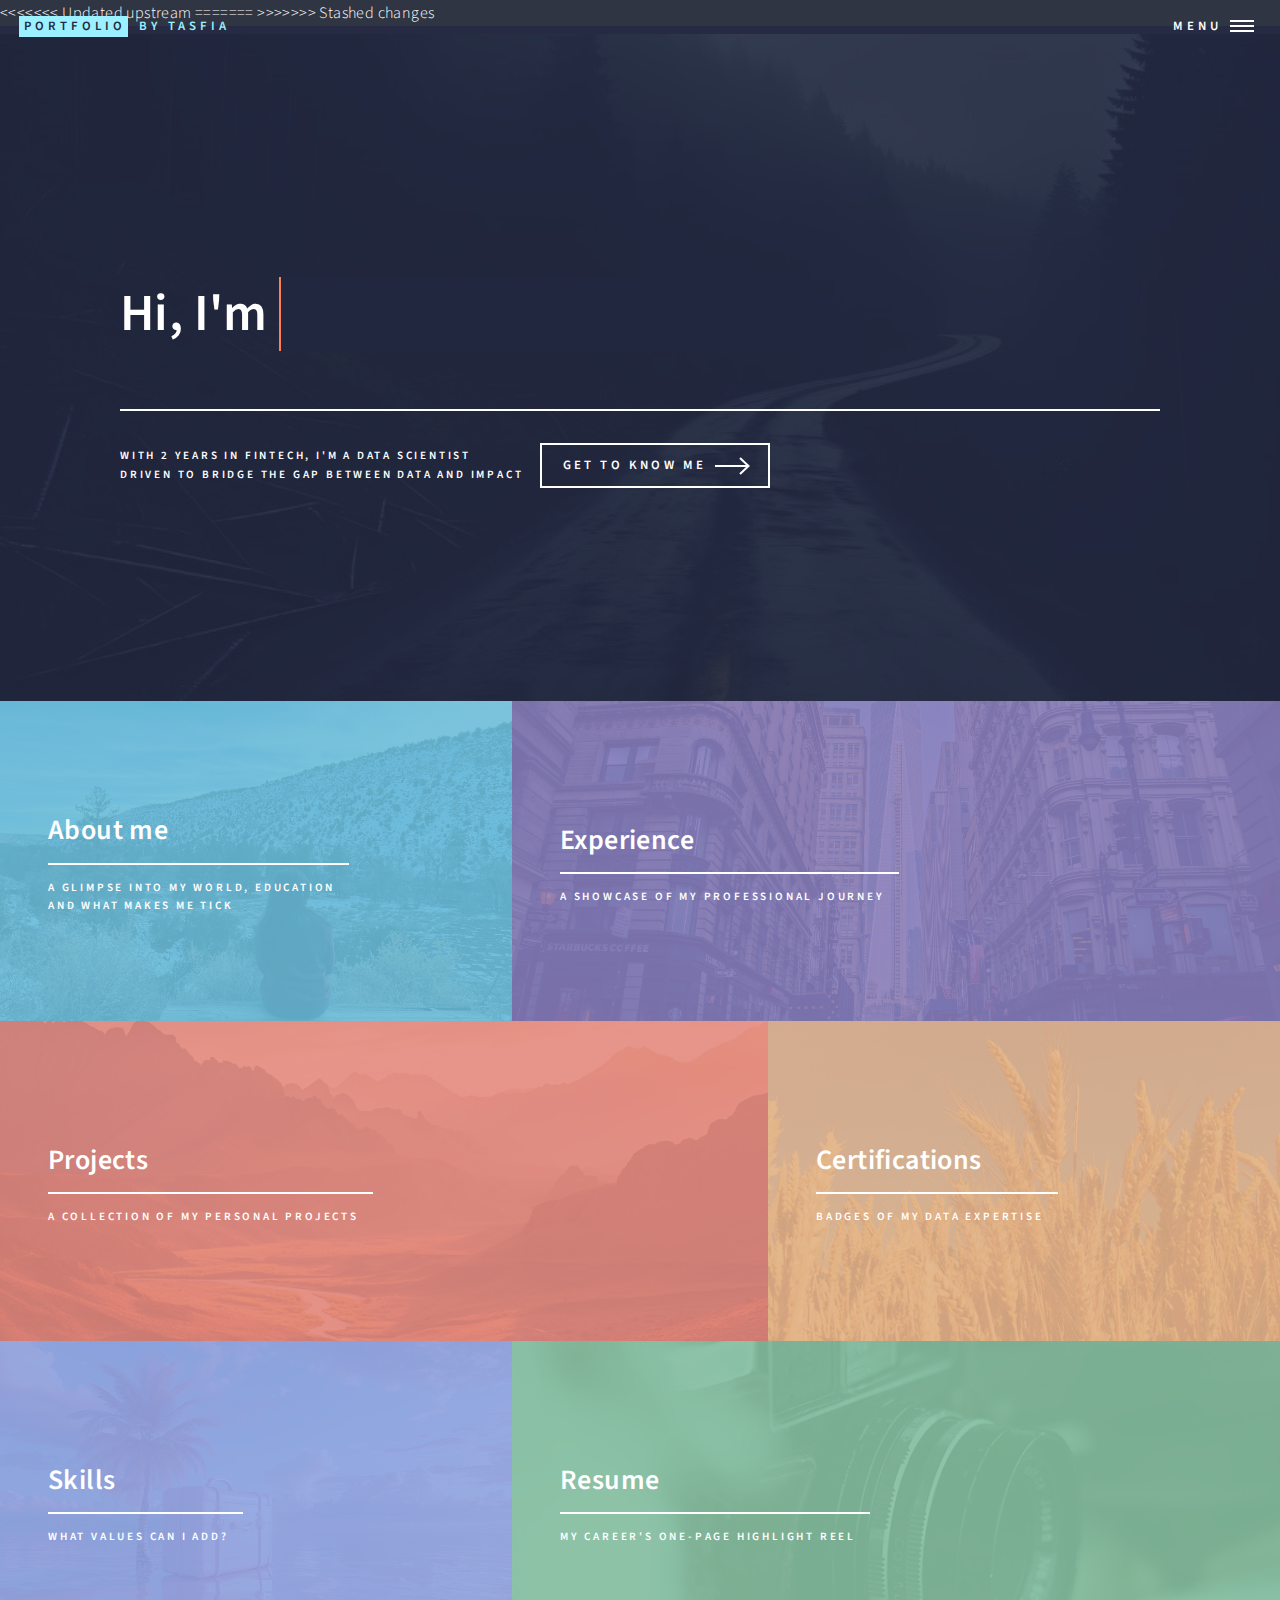
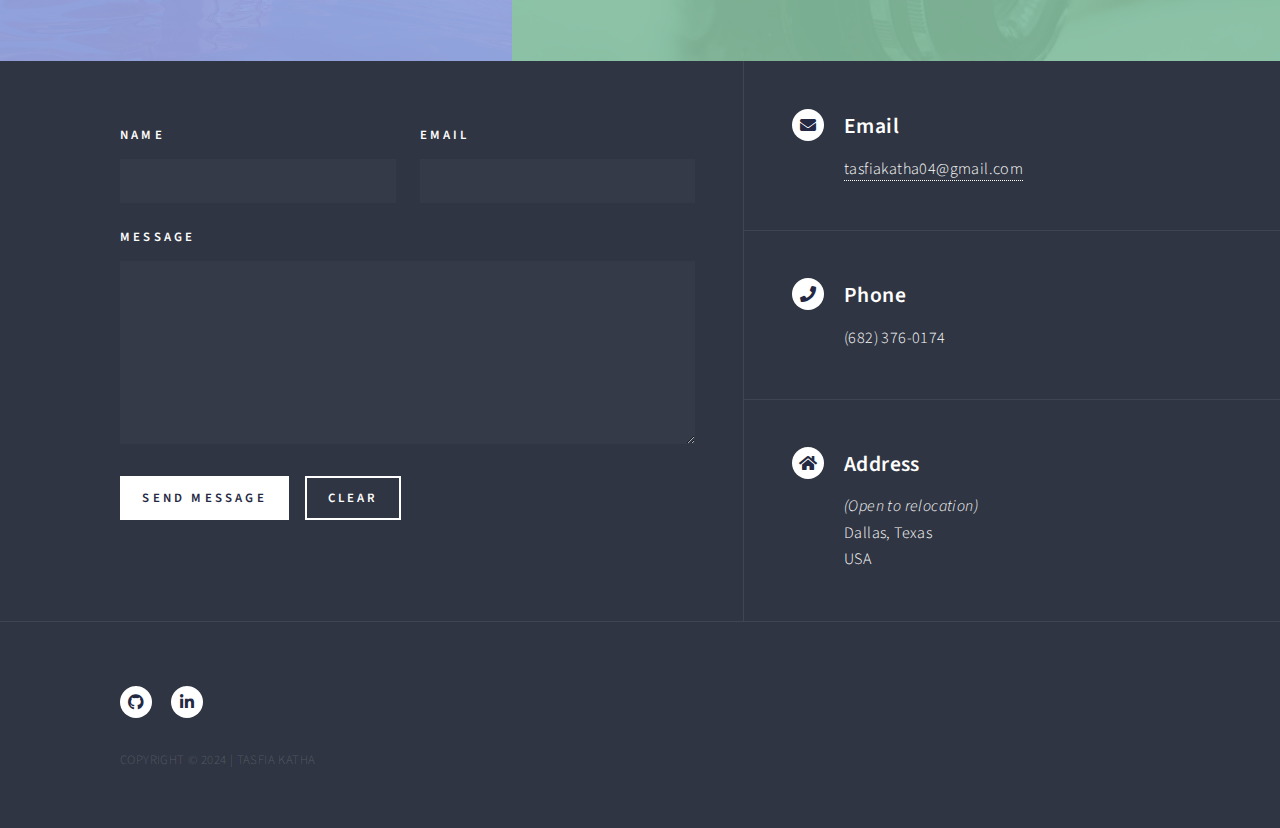
==== commit 9f56e6c8: "thumbnail-2" ====
--- a/index.html
+++ b/index.html
@@ -1,210 +1,219 @@
-<!DOCTYPE HTML>
-<!--
-	Forty by HTML5 UP
-	html5up.net | @ajlkn
-	Free for personal and commercial use under the CCA 3.0 license (html5up.net/license)
--->
-<html>
-	<head>
-		<title>Tasfia Tabassum Katha Portfolio Website</title>
-		<meta charset="utf-8" />
-		<meta name="viewport" content="width=device-width, initial-scale=1, user-scalable=no" />
-		<link rel="stylesheet" href="assets/css/main.css" />
-		<noscript><link rel="stylesheet" href="assets/css/noscript.css" /></noscript>
-	</head>
-	<body class="is-preload">
-
-		<!-- Wrapper -->
-			<div id="wrapper">
-
-				<!-- Header -->
-					<header id="header" class="alt">
-						<a href="index.html" class="logo"><strong>Portfolio</strong> <span>by Tasfia</span></a>
-						<nav>
-							<a href="#menu">Menu</a>
-						</nav>
-					</header>
-
-				<!-- Menu -->
-					<nav id="menu">
-						<ul class="links">
-							<li><a href="index.html">Home</a></li>
-							<li><a href="aboutme.html">About me</a></li>
-							<li><a href="experience.html">Experience</a></li>
-							<li><a href="projects.html">Projects</a></li>
-							<li><a href="certifications.html">Certifications</a></li>
-							<li><a href="skills.html">Skills</a></li>
-							<li><a href="resume.html">Resume</a></li>
-						</ul>
-						
-					</nav>
-
-				<!-- Banner -->
-					<section id="banner" class="major">
-						<span class="image">
-							<img src="images/road2.jpg" alt="" />
-						</span>
-						<div class="inner">
-							<header class="major">
-								<div class="animated-text">
-                                    <h1>Hi, I'm <span></span></h1>
-									<link rel="stylesheet" href="style.css" />
-								</div>
-								
-							</header>
-							<div class="content">
-								<p>With 2 years in FinTech, I'm a Data Scientist<br />
-									driven to bridge the gap between data and impact</p>
-								<ul class="actions">
-									<li><a href="#one" class="button next scrolly">Get to know me</a></li>
-								</ul>
-							</div>
-						</div>
-					</section>
-
-				<!-- Main -->
-					<div id="main">
-
-						<!-- One -->
-							<section id="one" class="tiles">
-								<article>
-									<span class="image">
-										<img src="images/IMG_4003.jpg" alt="" />
-									</span>
-									<header class="major">
-										<h3><a href="aboutme.html" class="link">About me</a></h3>
-										<p>A glimpse into my world, education <br /> 
-											and what makes me tick</p>
-									</header>
-								</article>
-								<article>
-									<span class="image">
-										<img src="images/NYC_Streets.webp" alt="" />
-									</span>
-									<header class="major">
-										<h3><a href="experience.html" class="link">Experience</a></h3>
-										<p>A showcase of my professional journey</p>
-									</header>
-								</article>
-								<article>
-									<span class="image">
-										<img src="images/mountains.jpg" alt="" />
-									</span>
-									<header class="major">
-										<h3><a href="projects.html" class="link">Projects</a></h3>
-										<p>A collection of my personal projects</p>
-									</header>
-								</article>
-								<article>
-									<span class="image">
-										<img src="images/golden_grass.jpg" alt="" />
-									</span>
-									<header class="major">
-										<h3><a href="certifications.html" class="link">Certifications</a></h3>
-										<p>Badges of my data expertise</p>
-									</header>
-								</article>
-								<article>
-									<span class="image">
-										<img src="images/suitcase.jpg" alt="" />
-									</span>
-									<header class="major">
-										<h3><a href="skills.html" class="link">Skills</a></h3>
-										<p>What values can I add?</p>
-									</header>
-								</article>
-								<article>
-									<span class="image">
-										<img src="images/camera.jpg" alt="" />
-									</span>
-									<header class="major">
-										<h3><a href="resume.html" class="link">Resume</a></h3>
-										<p>My career's one-page highlight reel</p>
-									</header>
-								</article>
-							</section>
-
-						
-
-					</div>
-
-				<!-- Contact -->
-					<section id="contact">
-						<div class="inner">
-							<section>
-								<form method="post" action="https://formspree.io/f/meojbvpg">
-									<div class="fields">
-										<div class="field half">
-											<label for="name">Name</label>
-											<input type="text" name="name" id="name" />
-										</div>
-										<div class="field half">
-											<label for="email">Email</label>
-											<input type="text" name="email" id="email" />
-										</div>
-										<div class="field">
-											<label for="message">Message</label>
-											<textarea name="message" id="message" rows="6"></textarea>
-										</div>
-									</div>
-									<ul class="actions">
-										<li><input type="submit" value="Send Message" class="primary" /></li>
-										<li><input type="reset" value="Clear" /></li>
-									</ul>
-								</form>
-							</section>
-							<section class="split">
-								<section>
-									<div class="contact-method">
-										<span class="icon solid alt fa-envelope"></span>
-										<h3>Email</h3>
-										<a href="mailto:tasfiakatha04@gmail.com">tasfiakatha04@gmail.com</a>
-									</div>
-								</section>
-								<section>
-									<div class="contact-method">
-										<span class="icon solid alt fa-phone"></span>
-										<h3>Phone</h3>
-										<span>(682) 376-0174</span>
-									</div>
-								</section>
-								<section>
-									<div class="contact-method">
-										<span class="icon solid alt fa-home"></span>
-										<h3>Address</h3>
-										<span><em>(Open to relocation)</em><br />
-											Dallas, Texas<br />
-											USA</span>
-									</div>
-								</section>
-							</section>
-						</div>
-					</section>
-
-				<!-- Footer -->
-					<footer id="footer">
-						<div class="inner">
-							<ul class="icons">
-								
-								<li><a href="https://github.com/tasfiakatha" target="_blank" class="icon brands alt fa-github"><span class="label">GitHub</span></a></li>
-								<li><a href="https://www.linkedin.com/in/tasfiakatha/" target="_blank" class="icon brands alt fa-linkedin-in"><span class="label">LinkedIn</span></a></li>
-							</ul>
-							<ul class="copyright">
-								<li>COPYRIGHT &copy; 2024 | TASFIA KATHA</li>
-							</ul>
-						</div>
-					</footer>
-
-			</div>
-
-		<!-- Scripts -->
-			<script src="assets/js/jquery.min.js"></script>
-			<script src="assets/js/jquery.scrolly.min.js"></script>
-			<script src="assets/js/jquery.scrollex.min.js"></script>
-			<script src="assets/js/browser.min.js"></script>
-			<script src="assets/js/breakpoints.min.js"></script>
-			<script src="assets/js/util.js"></script>
-			<script src="assets/js/main.js"></script>
-
-	</body>
+<!DOCTYPE HTML>
+<!--
+	Forty by HTML5 UP
+	html5up.net | @ajlkn
+	Free for personal and commercial use under the CCA 3.0 license (html5up.net/license)
+-->
+<html>
+	<head>
+		<title>Tasfia Tabassum Katha Portfolio Website</title>
+		<meta charset="utf-8" />
+		<meta name="viewport" content="width=device-width, initial-scale=1, user-scalable=no" />
+<<<<<<< Updated upstream
+=======
+		<meta property="og:title" content="Tasfia Tabassum Katha Portfolio" />
+		<meta property="og:description" content="Welcome to my portfolio!" />
+		<meta property="og:image" content="https://tasfiakatha.github.io/images/Thumbnail-compressed.png" />
+		<meta property="og:url" content="https://tasfiakatha.github.io" />
+		<meta property="og:type" content="website" />
+
+>>>>>>> Stashed changes
+		<link rel="stylesheet" href="assets/css/main.css" />
+		<noscript><link rel="stylesheet" href="assets/css/noscript.css" /></noscript>
+	</head>
+	<body class="is-preload">
+
+		<!-- Wrapper -->
+			<div id="wrapper">
+
+				<!-- Header -->
+					<header id="header" class="alt">
+						<a href="index.html" class="logo"><strong>Portfolio</strong> <span>by Tasfia</span></a>
+						<nav>
+							<a href="#menu">Menu</a>
+						</nav>
+					</header>
+
+				<!-- Menu -->
+					<nav id="menu">
+						<ul class="links">
+							<li><a href="index.html">Home</a></li>
+							<li><a href="aboutme.html">About me</a></li>
+							<li><a href="experience.html">Experience</a></li>
+							<li><a href="projects.html">Projects</a></li>
+							<li><a href="certifications.html">Certifications</a></li>
+							<li><a href="skills.html">Skills</a></li>
+							<li><a href="resume.html">Resume</a></li>
+						</ul>
+						
+					</nav>
+
+				<!-- Banner -->
+					<section id="banner" class="major">
+						<span class="image">
+							<img src="images/road2.jpg" alt="" />
+						</span>
+						<div class="inner">
+							<header class="major">
+								<div class="animated-text">
+                                    <h1>Hi, I'm <span></span></h1>
+									<link rel="stylesheet" href="style.css" />
+								</div>
+								
+							</header>
+							<div class="content">
+								<p>With 2 years in FinTech, I'm a Data Scientist<br />
+									driven to bridge the gap between data and impact</p>
+								<ul class="actions">
+									<li><a href="#one" class="button next scrolly">Get to know me</a></li>
+								</ul>
+							</div>
+						</div>
+					</section>
+
+				<!-- Main -->
+					<div id="main">
+
+						<!-- One -->
+							<section id="one" class="tiles">
+								<article>
+									<span class="image">
+										<img src="images/IMG_4003.jpg" alt="" />
+									</span>
+									<header class="major">
+										<h3><a href="aboutme.html" class="link">About me</a></h3>
+										<p>A glimpse into my world, education <br /> 
+											and what makes me tick</p>
+									</header>
+								</article>
+								<article>
+									<span class="image">
+										<img src="images/NYC_Streets.webp" alt="" />
+									</span>
+									<header class="major">
+										<h3><a href="experience.html" class="link">Experience</a></h3>
+										<p>A showcase of my professional journey</p>
+									</header>
+								</article>
+								<article>
+									<span class="image">
+										<img src="images/mountains.jpg" alt="" />
+									</span>
+									<header class="major">
+										<h3><a href="projects.html" class="link">Projects</a></h3>
+										<p>A collection of my personal projects</p>
+									</header>
+								</article>
+								<article>
+									<span class="image">
+										<img src="images/golden_grass.jpg" alt="" />
+									</span>
+									<header class="major">
+										<h3><a href="certifications.html" class="link">Certifications</a></h3>
+										<p>Badges of my data expertise</p>
+									</header>
+								</article>
+								<article>
+									<span class="image">
+										<img src="images/suitcase.jpg" alt="" />
+									</span>
+									<header class="major">
+										<h3><a href="skills.html" class="link">Skills</a></h3>
+										<p>What values can I add?</p>
+									</header>
+								</article>
+								<article>
+									<span class="image">
+										<img src="images/camera.jpg" alt="" />
+									</span>
+									<header class="major">
+										<h3><a href="resume.html" class="link">Resume</a></h3>
+										<p>My career's one-page highlight reel</p>
+									</header>
+								</article>
+							</section>
+
+						
+
+					</div>
+
+				<!-- Contact -->
+					<section id="contact">
+						<div class="inner">
+							<section>
+								<form method="post" action="https://formspree.io/f/meojbvpg">
+									<div class="fields">
+										<div class="field half">
+											<label for="name">Name</label>
+											<input type="text" name="name" id="name" />
+										</div>
+										<div class="field half">
+											<label for="email">Email</label>
+											<input type="text" name="email" id="email" />
+										</div>
+										<div class="field">
+											<label for="message">Message</label>
+											<textarea name="message" id="message" rows="6"></textarea>
+										</div>
+									</div>
+									<ul class="actions">
+										<li><input type="submit" value="Send Message" class="primary" /></li>
+										<li><input type="reset" value="Clear" /></li>
+									</ul>
+								</form>
+							</section>
+							<section class="split">
+								<section>
+									<div class="contact-method">
+										<span class="icon solid alt fa-envelope"></span>
+										<h3>Email</h3>
+										<a href="mailto:tasfiakatha04@gmail.com">tasfiakatha04@gmail.com</a>
+									</div>
+								</section>
+								<section>
+									<div class="contact-method">
+										<span class="icon solid alt fa-phone"></span>
+										<h3>Phone</h3>
+										<span>(682) 376-0174</span>
+									</div>
+								</section>
+								<section>
+									<div class="contact-method">
+										<span class="icon solid alt fa-home"></span>
+										<h3>Address</h3>
+										<span><em>(Open to relocation)</em><br />
+											Dallas, Texas<br />
+											USA</span>
+									</div>
+								</section>
+							</section>
+						</div>
+					</section>
+
+				<!-- Footer -->
+					<footer id="footer">
+						<div class="inner">
+							<ul class="icons">
+								
+								<li><a href="https://github.com/tasfiakatha" target="_blank" class="icon brands alt fa-github"><span class="label">GitHub</span></a></li>
+								<li><a href="https://www.linkedin.com/in/tasfiakatha/" target="_blank" class="icon brands alt fa-linkedin-in"><span class="label">LinkedIn</span></a></li>
+							</ul>
+							<ul class="copyright">
+								<li>COPYRIGHT &copy; 2024 | TASFIA KATHA</li>
+							</ul>
+						</div>
+					</footer>
+
+			</div>
+
+		<!-- Scripts -->
+			<script src="assets/js/jquery.min.js"></script>
+			<script src="assets/js/jquery.scrolly.min.js"></script>
+			<script src="assets/js/jquery.scrollex.min.js"></script>
+			<script src="assets/js/browser.min.js"></script>
+			<script src="assets/js/breakpoints.min.js"></script>
+			<script src="assets/js/util.js"></script>
+			<script src="assets/js/main.js"></script>
+
+	</body>
 </html>--- a/style.css
+++ b/style.css
@@ -1,61 +1,61 @@
-body{
-    margin: 0;
-    padding: 0;
-    background-color: #2f3542;
-}
-
-.animated-text span{
-    position: relative;
-}
-
-.animated-text span::before{
-    content: "Tasfia Tabassum Katha";
-    color: #ff7f50;
-    animation: words 20s infinite;
-}
-
-.animated-text span::after{
-    content: "";
-    position: absolute;
-    width: calc(100% + 8px);
-    height: 100%;
-    background-color: #21273e;
-    border-left: 2px solid #ff7f50;
-    right: -9px;
-    bottom: 0px;
-    animation: cursor .8s infinite, typing 20s steps(14) infinite;
-}
-
-@keyframes cursor {
-    to{
-        border-left: 2px solid #ff7f5000;  
-    }
-}
-
-@keyframes words {
-    0%,20%{
-        content: "Tasfia Tabassum Katha"
-    }
-    21%,40%{
-        content: "analytical"
-    }
-    41%,60%{
-        content: "curious"
-    }
-    61%,80%{
-        content: "a problem-solver"
-    }
-    81%,100%{
-        content: "a data scientist"
-    }
-}
-
-@keyframes typing {
-    10%,15%,30%,35%,50%,55%,70%,75%,90%,95%{
-        width: 0;
-    }
-    5%,20%,25%,40%,45%,60%,65%,80%,85%{
-        width: calc(100% + 8px);
-    } 
-}
-
+body{
+    margin: 0;
+    padding: 0;
+    background-color: #2f3542;
+}
+
+.animated-text span{
+    position: relative;
+}
+
+.animated-text span::before{
+    content: "Tasfia Tabassum Katha";
+    color: #ff7f50;
+    animation: words 20s infinite;
+}
+
+.animated-text span::after{
+    content: "";
+    position: absolute;
+    width: calc(100% + 8px);
+    height: 100%;
+    background-color: #21273e;
+    border-left: 2px solid #ff7f50;
+    right: -9px;
+    bottom: 0px;
+    animation: cursor .8s infinite, typing 20s steps(14) infinite;
+}
+
+@keyframes cursor {
+    to{
+        border-left: 2px solid #ff7f5000;  
+    }
+}
+
+@keyframes words {
+    0%,20%{
+        content: "Tasfia Tabassum Katha"
+    }
+    21%,40%{
+        content: "analytical"
+    }
+    41%,60%{
+        content: "curious"
+    }
+    61%,80%{
+        content: "a problem-solver"
+    }
+    81%,100%{
+        content: "a data scientist"
+    }
+}
+
+@keyframes typing {
+    10%,15%,30%,35%,50%,55%,70%,75%,90%,95%{
+        width: 0;
+    }
+    5%,20%,25%,40%,45%,60%,65%,80%,85%{
+        width: calc(100% + 8px);
+    } 
+}
+
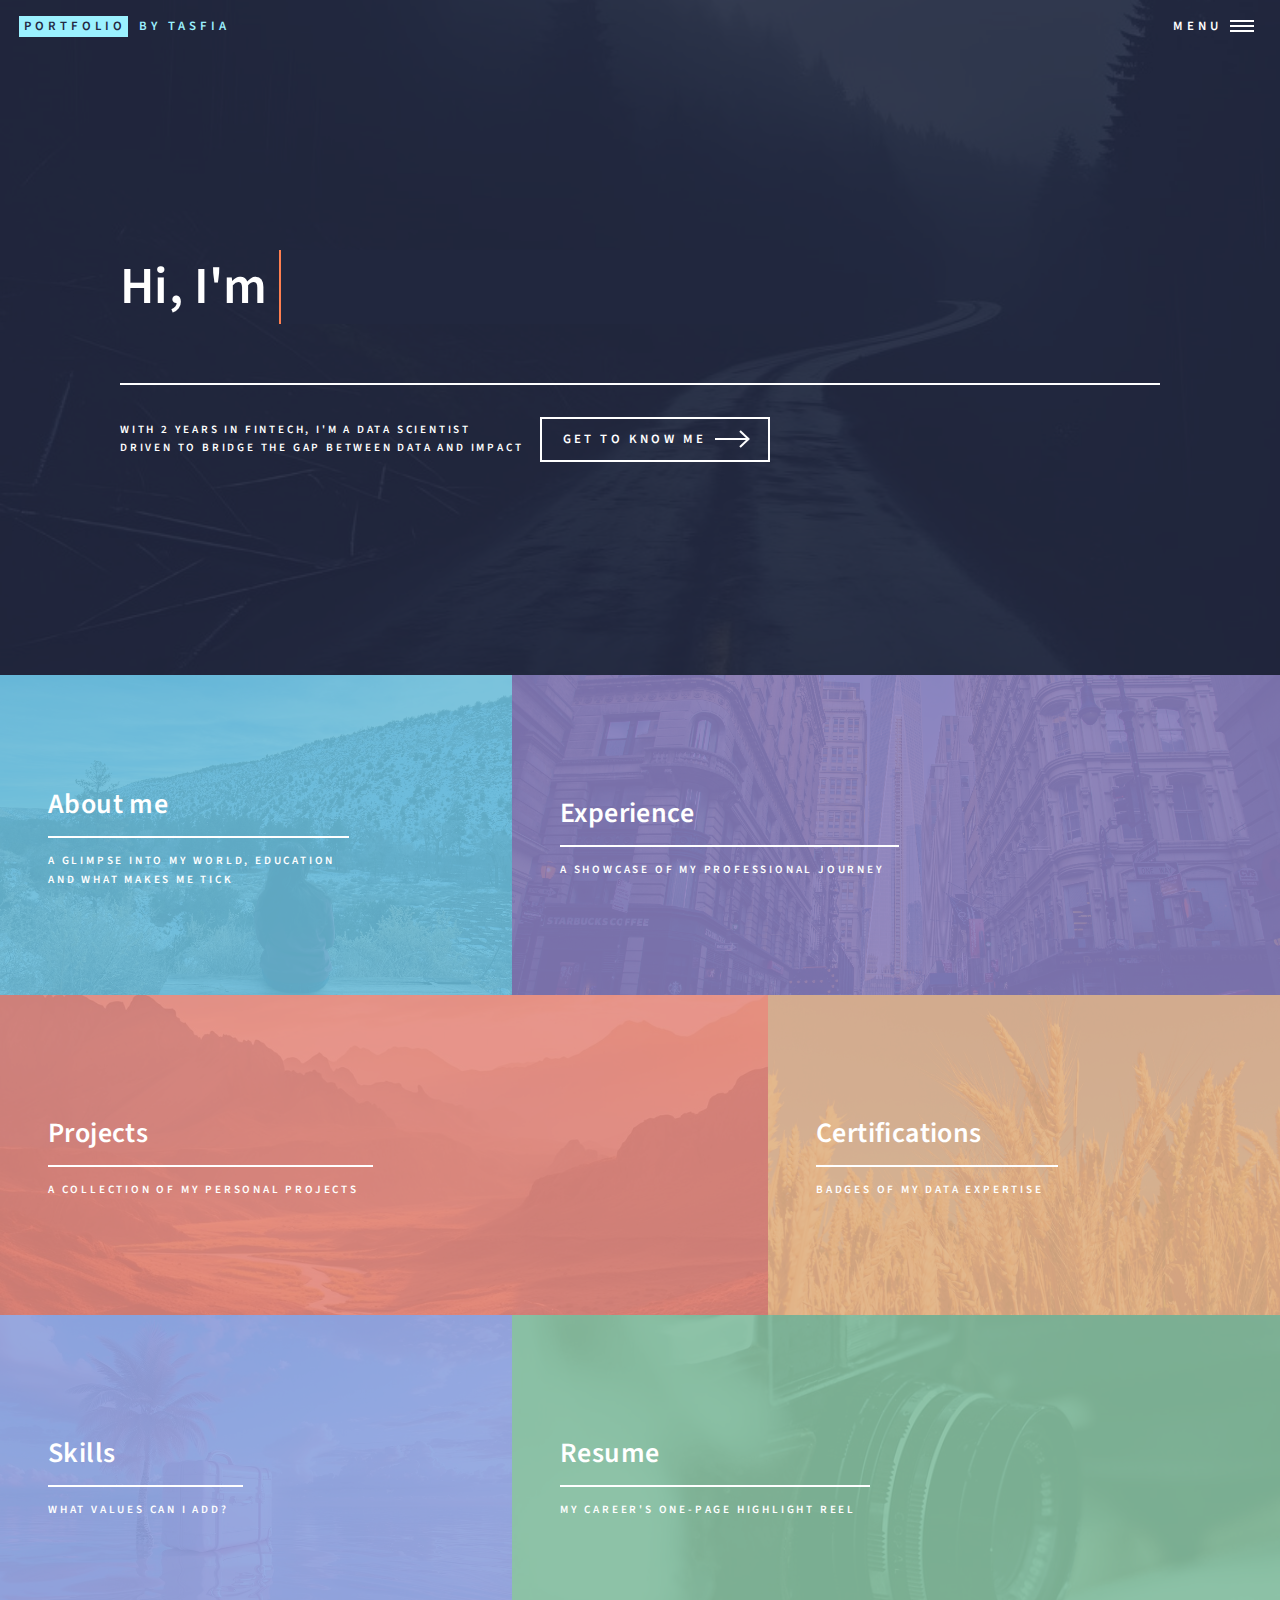
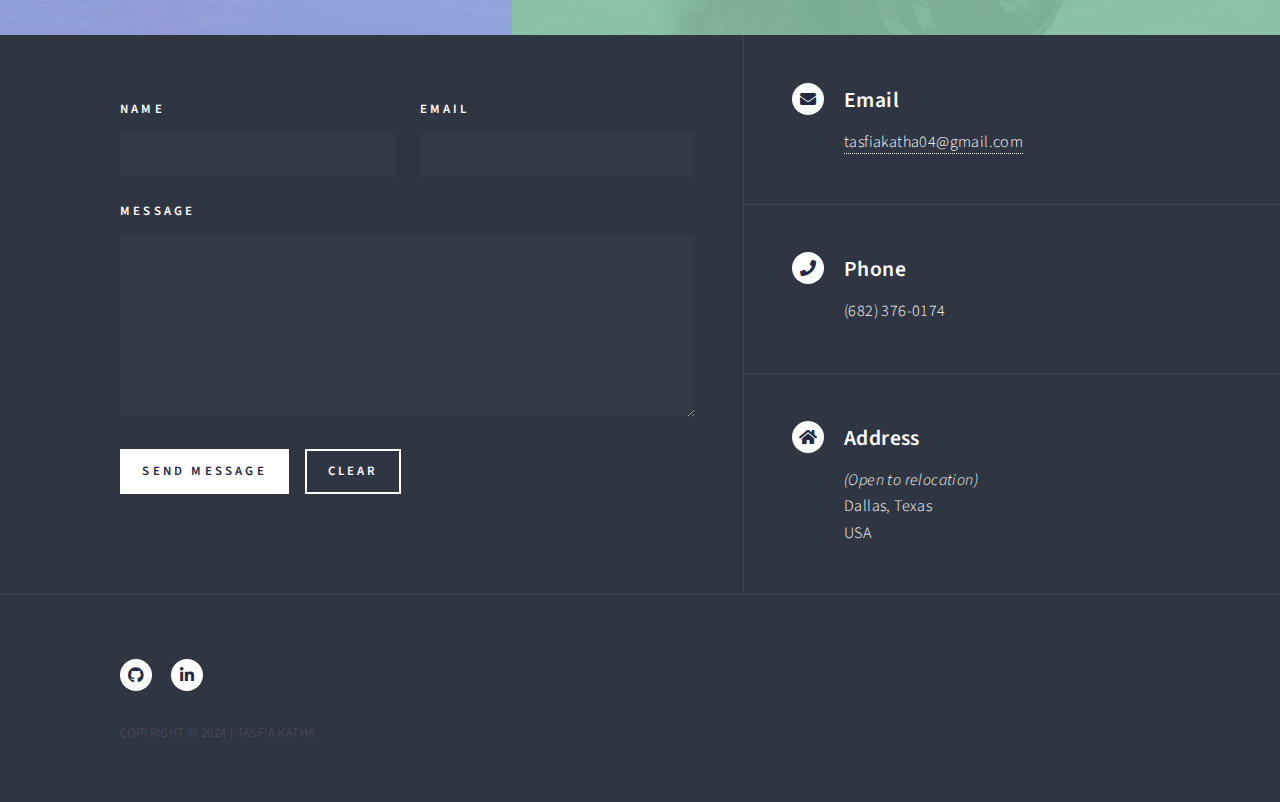
==== commit b4ff4a03: "Merge branch 'main' into thumbnail-2" ====
--- a/index.html
+++ b/index.html
@@ -9,15 +9,14 @@
 		<title>Tasfia Tabassum Katha Portfolio Website</title>
 		<meta charset="utf-8" />
 		<meta name="viewport" content="width=device-width, initial-scale=1, user-scalable=no" />
-<<<<<<< Updated upstream
-=======
+
 		<meta property="og:title" content="Tasfia Tabassum Katha Portfolio" />
 		<meta property="og:description" content="Welcome to my portfolio!" />
 		<meta property="og:image" content="https://tasfiakatha.github.io/images/Thumbnail-compressed.png" />
 		<meta property="og:url" content="https://tasfiakatha.github.io" />
 		<meta property="og:type" content="website" />
 
->>>>>>> Stashed changes
+
 		<link rel="stylesheet" href="assets/css/main.css" />
 		<noscript><link rel="stylesheet" href="assets/css/noscript.css" /></noscript>
 	</head>
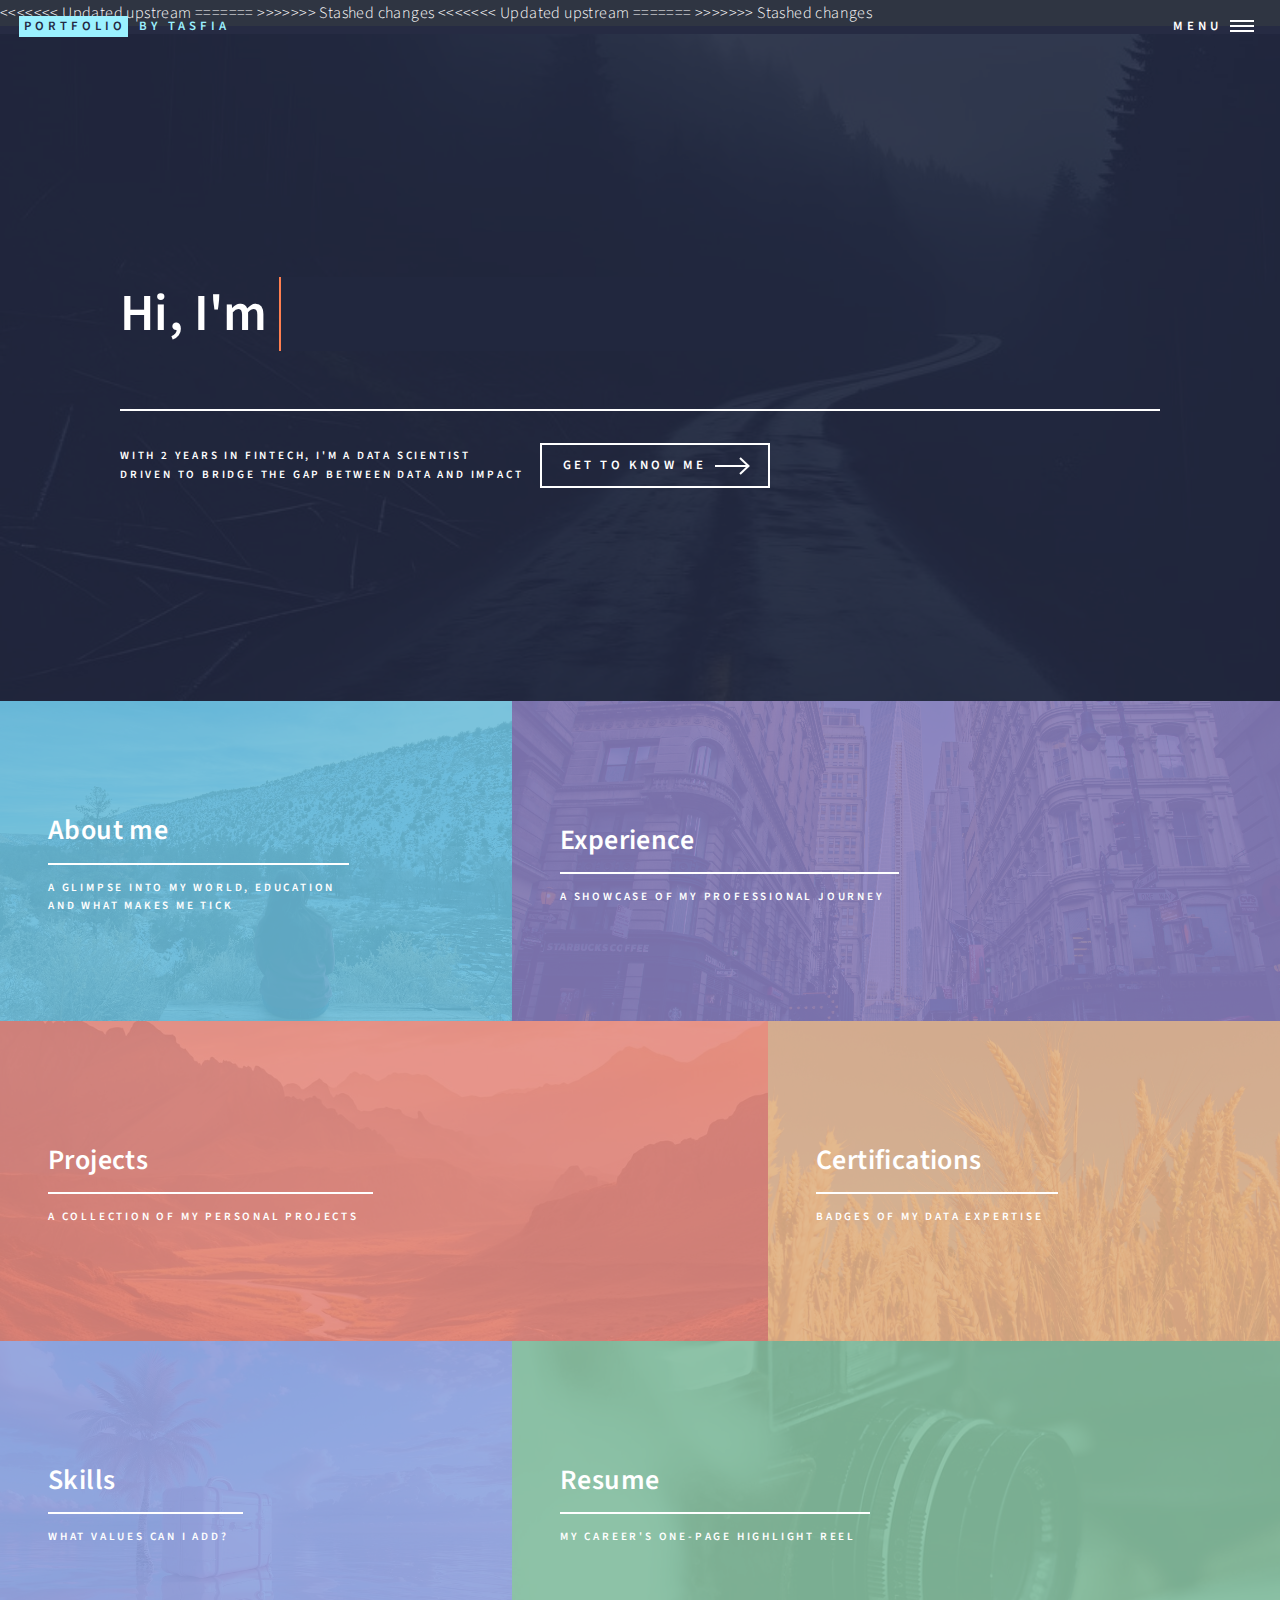
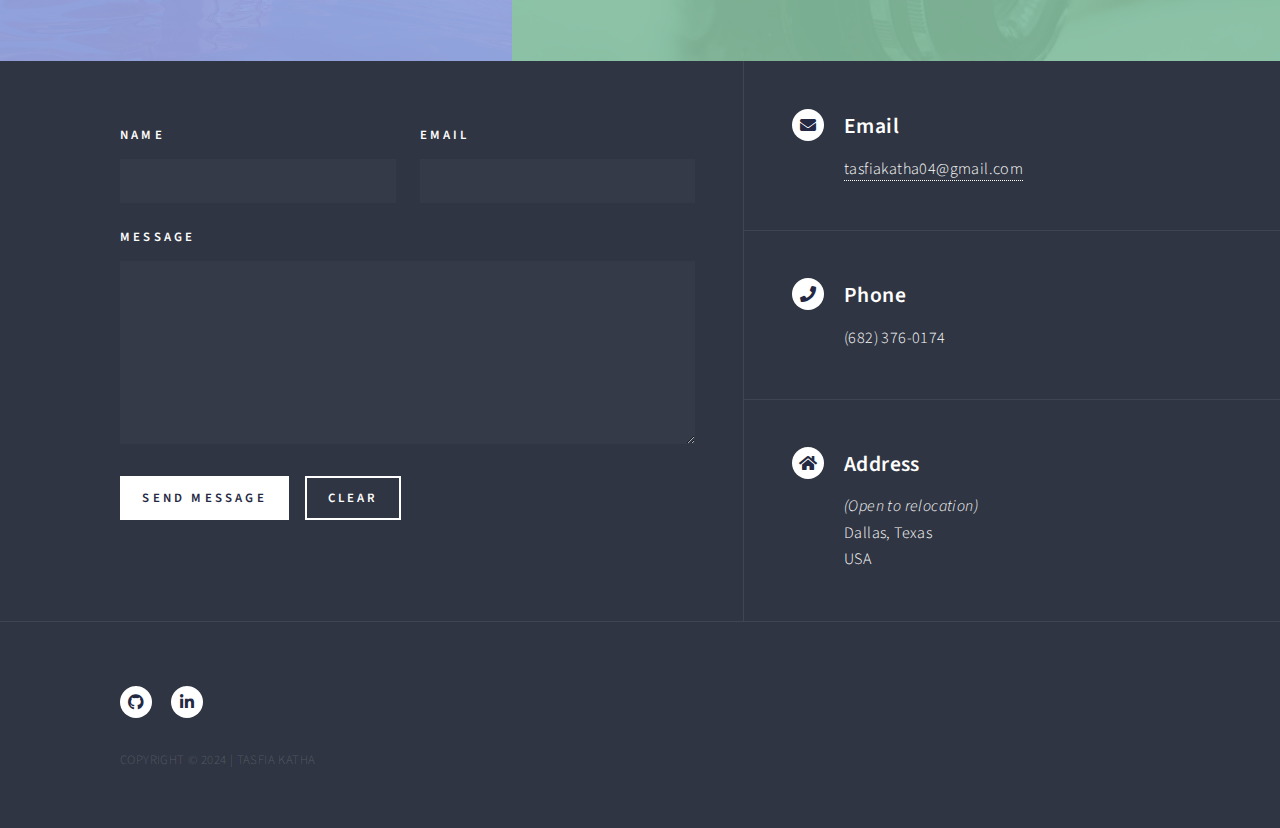
==== commit 2df9b0d9: "experience update" ====
--- a/index.html
+++ b/index.html
@@ -9,14 +9,20 @@
 		<title>Tasfia Tabassum Katha Portfolio Website</title>
 		<meta charset="utf-8" />
 		<meta name="viewport" content="width=device-width, initial-scale=1, user-scalable=no" />
-
+<<<<<<< Updated upstream
+
+=======
+>>>>>>> Stashed changes
 		<meta property="og:title" content="Tasfia Tabassum Katha Portfolio" />
 		<meta property="og:description" content="Welcome to my portfolio!" />
 		<meta property="og:image" content="https://tasfiakatha.github.io/images/Thumbnail-compressed.png" />
 		<meta property="og:url" content="https://tasfiakatha.github.io" />
 		<meta property="og:type" content="website" />
 
-
+<<<<<<< Updated upstream
+
+=======
+>>>>>>> Stashed changes
 		<link rel="stylesheet" href="assets/css/main.css" />
 		<noscript><link rel="stylesheet" href="assets/css/noscript.css" /></noscript>
 	</head>
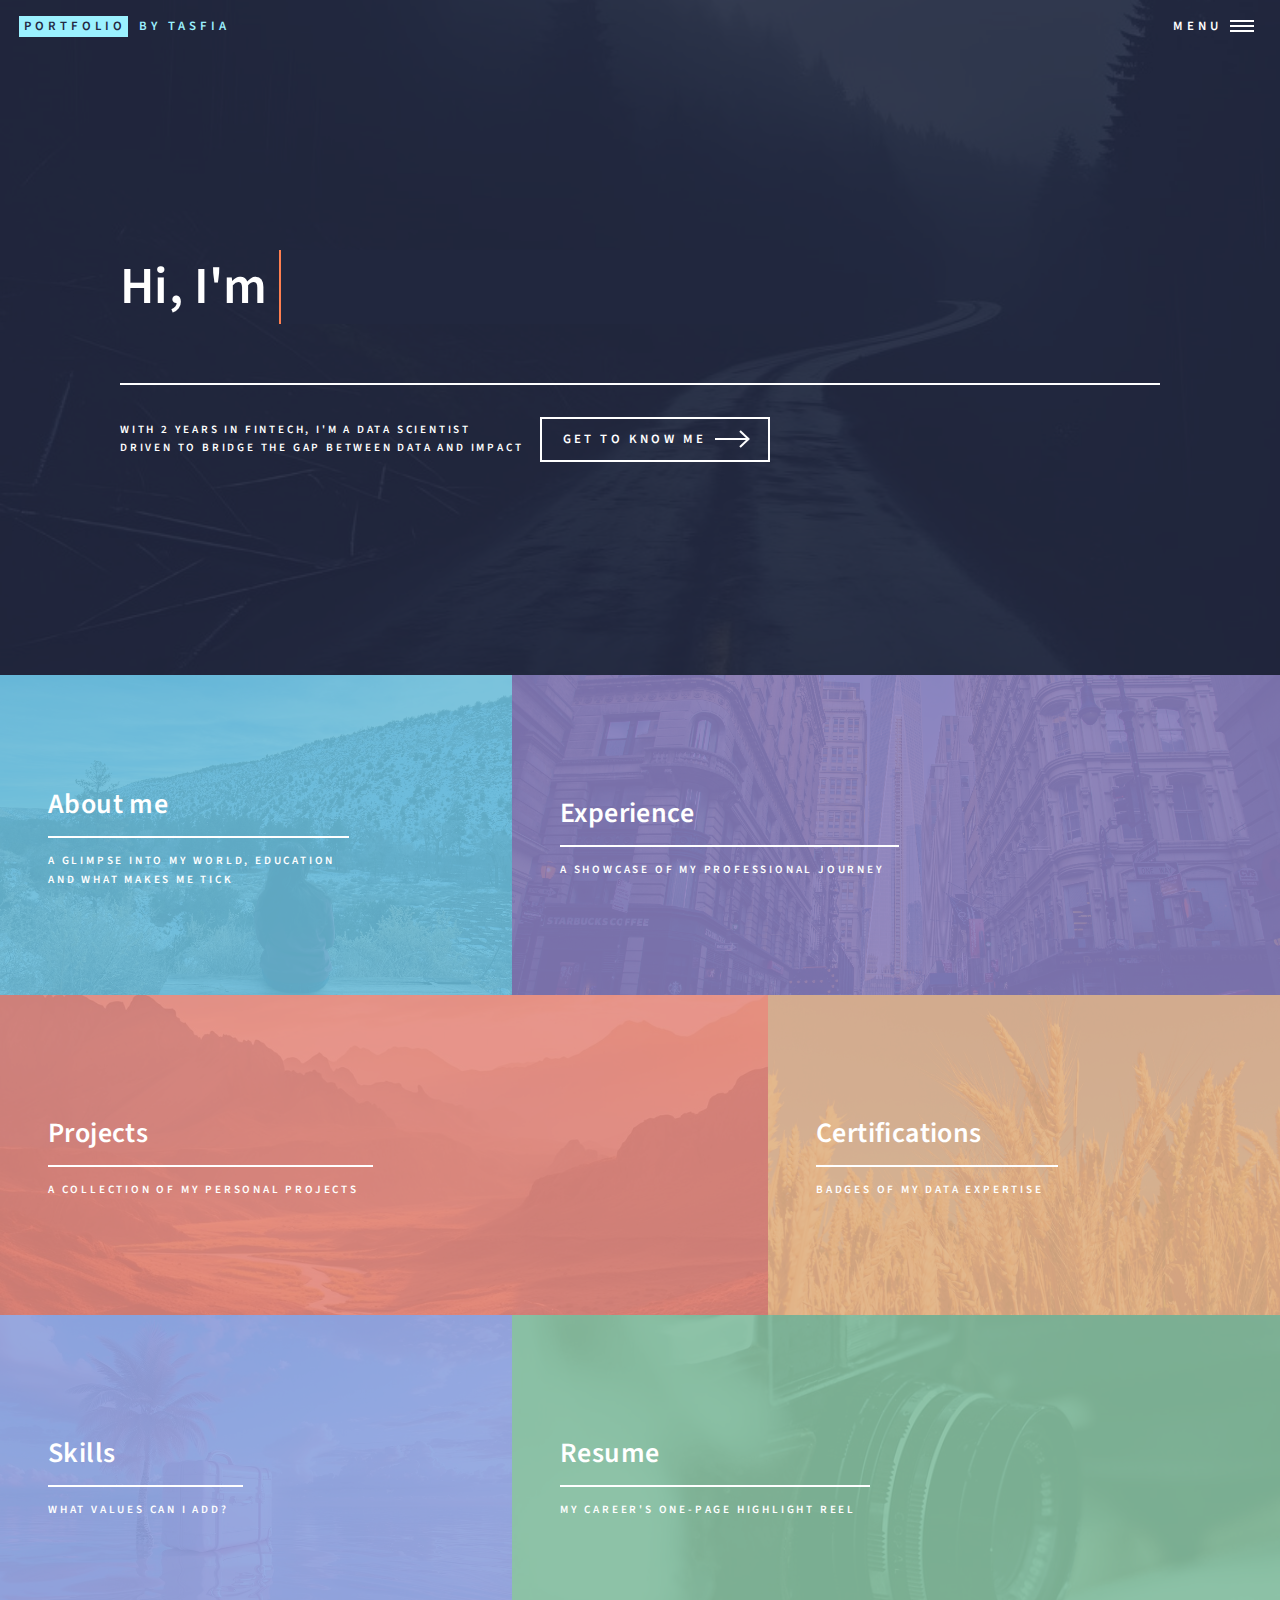
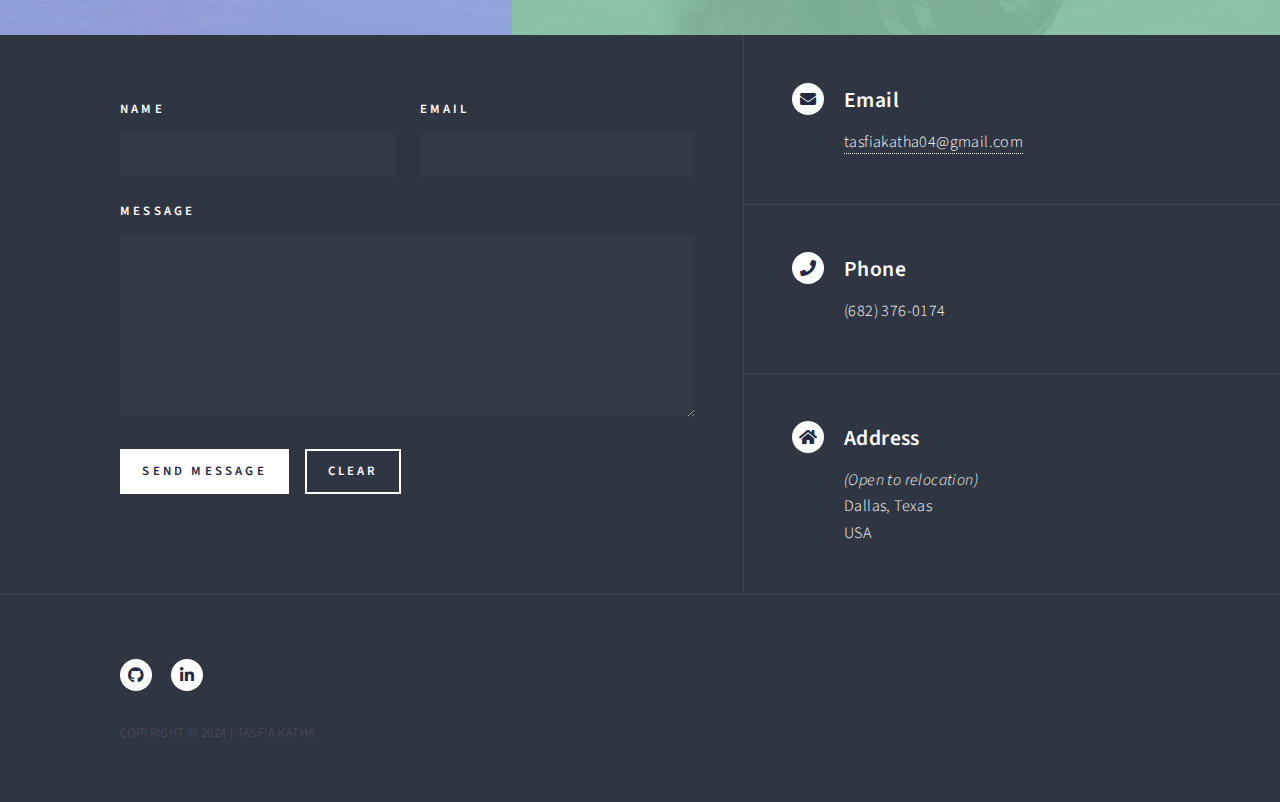
==== commit 531f1165: "Update index.html" ====
--- a/index.html
+++ b/index.html
@@ -9,20 +9,14 @@
 		<title>Tasfia Tabassum Katha Portfolio Website</title>
 		<meta charset="utf-8" />
 		<meta name="viewport" content="width=device-width, initial-scale=1, user-scalable=no" />
-<<<<<<< Updated upstream
-
-=======
->>>>>>> Stashed changes
+
 		<meta property="og:title" content="Tasfia Tabassum Katha Portfolio" />
 		<meta property="og:description" content="Welcome to my portfolio!" />
 		<meta property="og:image" content="https://tasfiakatha.github.io/images/Thumbnail-compressed.png" />
 		<meta property="og:url" content="https://tasfiakatha.github.io" />
 		<meta property="og:type" content="website" />
 
-<<<<<<< Updated upstream
-
-=======
->>>>>>> Stashed changes
+
 		<link rel="stylesheet" href="assets/css/main.css" />
 		<noscript><link rel="stylesheet" href="assets/css/noscript.css" /></noscript>
 	</head>
@@ -221,4 +215,4 @@
 			<script src="assets/js/main.js"></script>
 
 	</body>
-</html>+</html>
